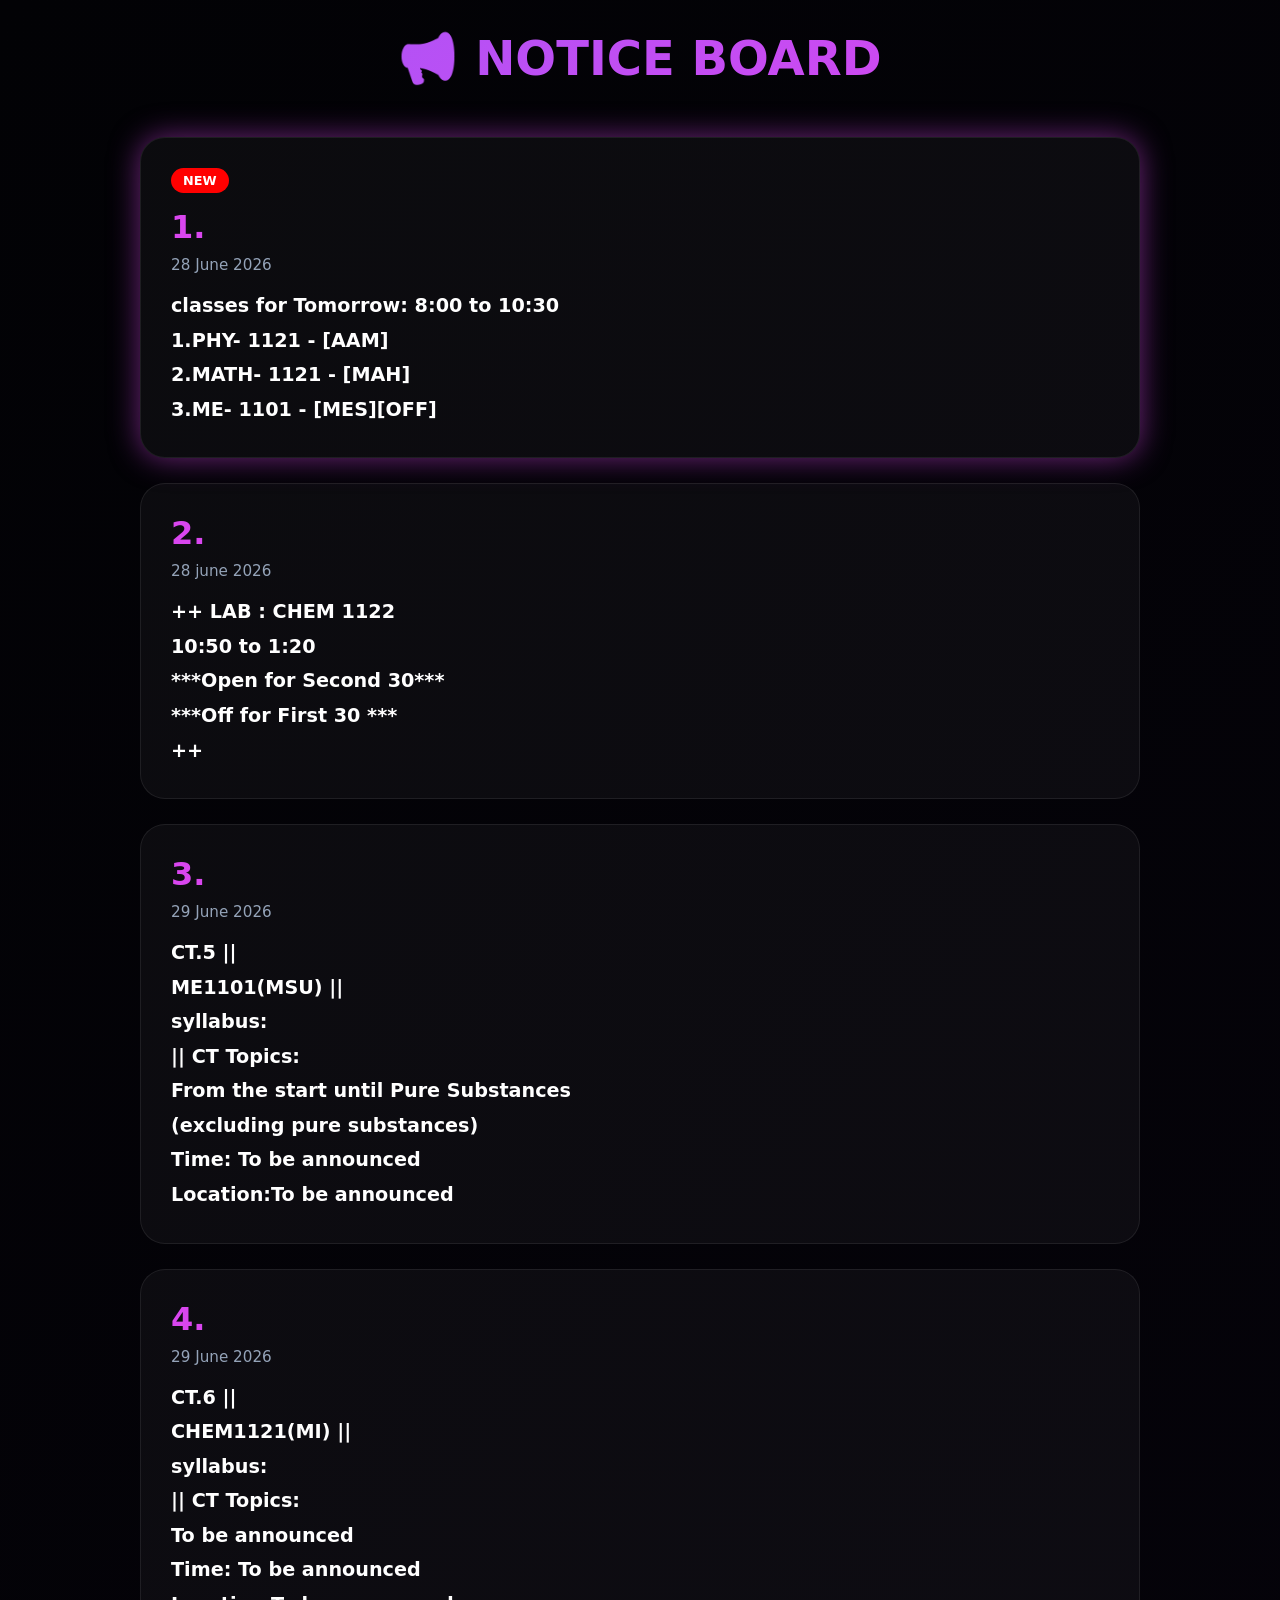
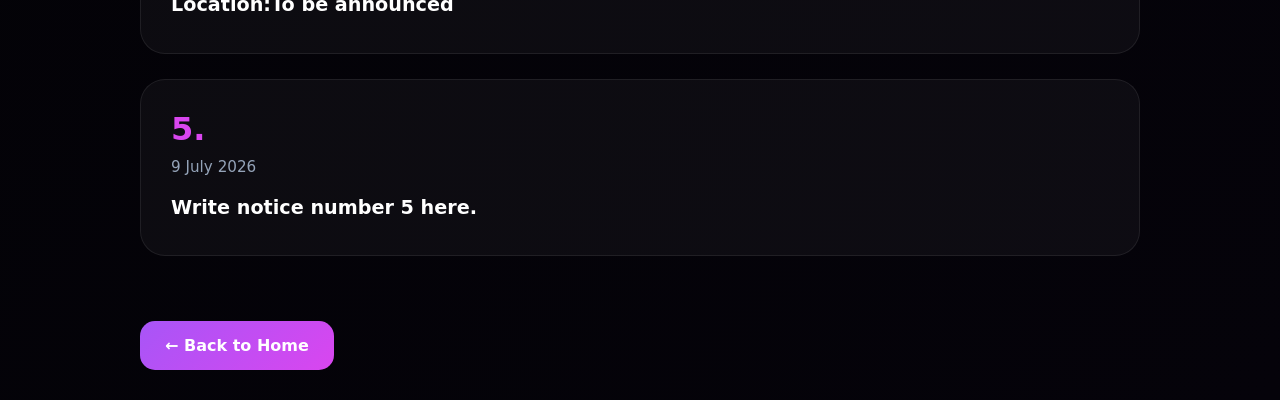
==== notice.html @ d2cb6e1b "Update notice.html" ====
<!DOCTYPE html>
<html lang="en">
<head>
<meta charset="UTF-8">
<meta name="viewport" content="width=device-width, initial-scale=1.0">
<title>Academic Vault | Notices</title>

<style>

:root{
--bg-gradient:linear-gradient(135deg,#020205 0%,#05030a 100%);
--card-bg:rgba(255,255,255,.04);
--border-glass:rgba(255,255,255,.08);
--accent-gradient:linear-gradient(135deg,#a855f7 0%,#d946ef 100%);
}

*{
margin:0;
padding:0;
box-sizing:border-box;
font-family:'Inter',system-ui,sans-serif;
}

body{
background:var(--bg-gradient);
color:white;
padding:30px 15px;
}

.container{
max-width:1000px;
margin:auto;
}

.title{
text-align:center;
margin-bottom:50px;
}

.title h1{
font-size:3rem;
font-weight:900;
background:var(--accent-gradient);
-webkit-background-clip:text;
-webkit-text-fill-color:transparent;
}

.notice-box{
background:var(--card-bg);
border:1px solid var(--border-glass);
border-radius:25px;
padding:30px;
margin-bottom:25px;
}

.latest{
box-shadow:0 0 30px rgba(217,70,239,.5);
}

.new-badge{
display:inline-block;
background:red;
padding:5px 12px;
border-radius:20px;
font-size:.8rem;
font-weight:700;
margin-bottom:15px;
}

.notice-number{
font-size:2rem;
font-weight:900;
color:#d946ef;
margin-bottom:10px;
}

.notice-date{
font-size:.95rem;
color:#94a3b8;
margin-bottom:15px;
}

.notice-text{
font-size:1.2rem;
font-weight:700;
line-height:1.8;
}

.home-btn{
display:inline-block;
margin-top:40px;
padding:15px 25px;
border-radius:15px;
background:linear-gradient(135deg,#a855f7,#d946ef);
text-decoration:none;
color:white;
font-weight:700;
}

@media(max-width:768px){

.title h1{
font-size:2.2rem;
}

.notice-number{
font-size:1.6rem;
}

.notice-text{
font-size:1.05rem;
}

}

</style>
</head>
<body>

<div class="container">

<div class="title">
<h1>📢 NOTICE BOARD</h1>
</div>


<div class="notice-box latest">

<div class="new-badge">
NEW
</div>

<div class="notice-number">
1.
</div>

<div class="notice-date">
28 June 2026
</div>

<div class="notice-text">
classes for Tomorrow: 8:00 to 10:30 <br>
  1.PHY- 1121 - [AAM] <br>
  2.MATH- 1121 - [MAH] <br>
  3.ME- 1101 - [MES][OFF] <br>
</div>

</div>


<div class="notice-box">

<div class="notice-number">
2.
</div>

<div class="notice-date">
28 june 2026
</div>

<div class="notice-text">
++ LAB : CHEM 1122 <br>
  10:50 to 1:20 <br>
  ***Open for Second 30***<br>
  ***Off for First 30 ***<br>
  
++
</div>

</div>


<div class="notice-box">

<div class="notice-number">
3.
</div>

<div class="notice-date">
29 June 2026
</div>

<div class="notice-text">
CT.5 || <br>ME1101(MSU) || <br> syllabus:<br> 
  || CT Topics: <br>
From the start until Pure Substances<br>
  (excluding pure substances)<br>
  Time: To be announced<br>
  Location:To be announced <br>
</div>

</div>


<div class="notice-box">

<div class="notice-number">
4.
</div>

<div class="notice-date">
29 June 2026
</div>

<div class="notice-text">
CT.6 || <br>CHEM1121(MI) || <br> syllabus:<br> 
  || CT Topics: <br>
To be announced<br>
  Time: To be announced<br>
  Location:To be announced <br>


  
</div>

</div>


<div class="notice-box">

<div class="notice-number">
5.
</div>

<div class="notice-date">
9 July 2026
</div>

<div class="notice-text">
Write notice number 5 here.
</div>

</div>


<a href="index.html" class="home-btn">
← Back to Home
</a>

</div>

</body>
</html>
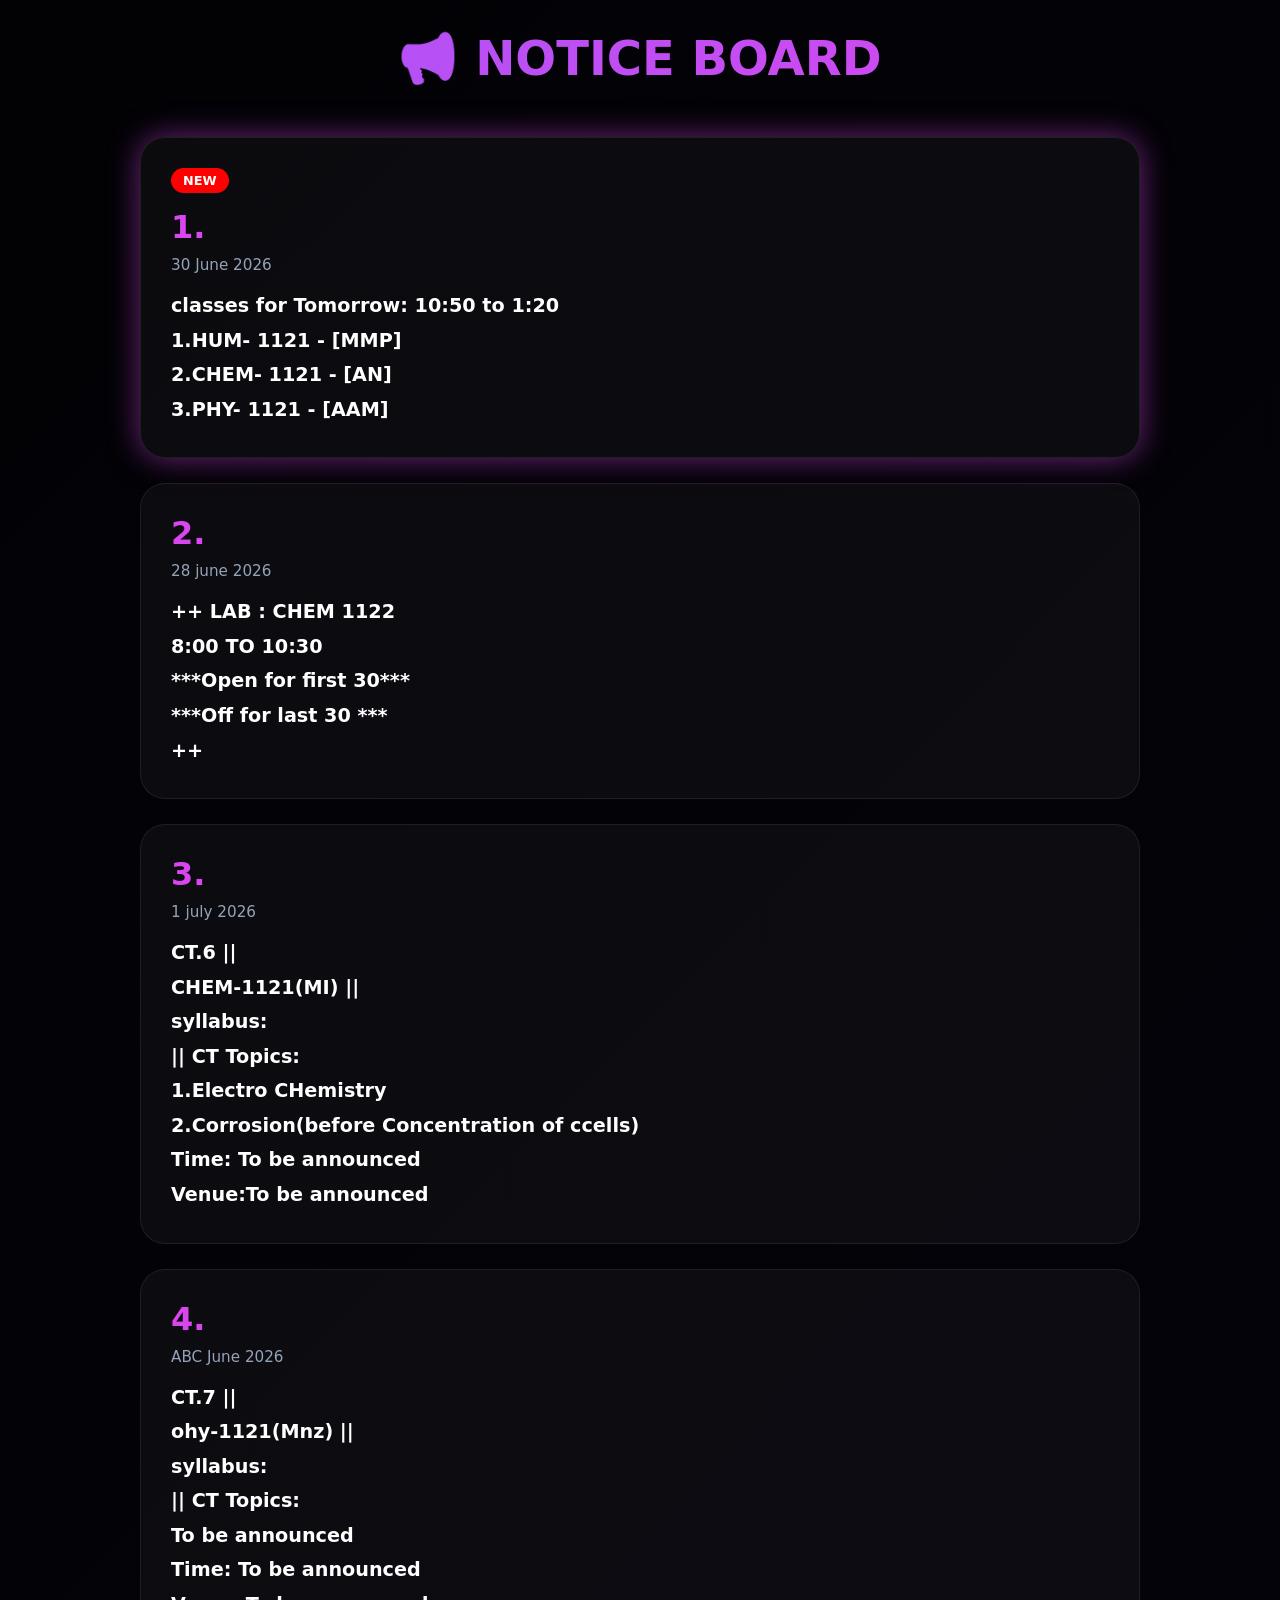
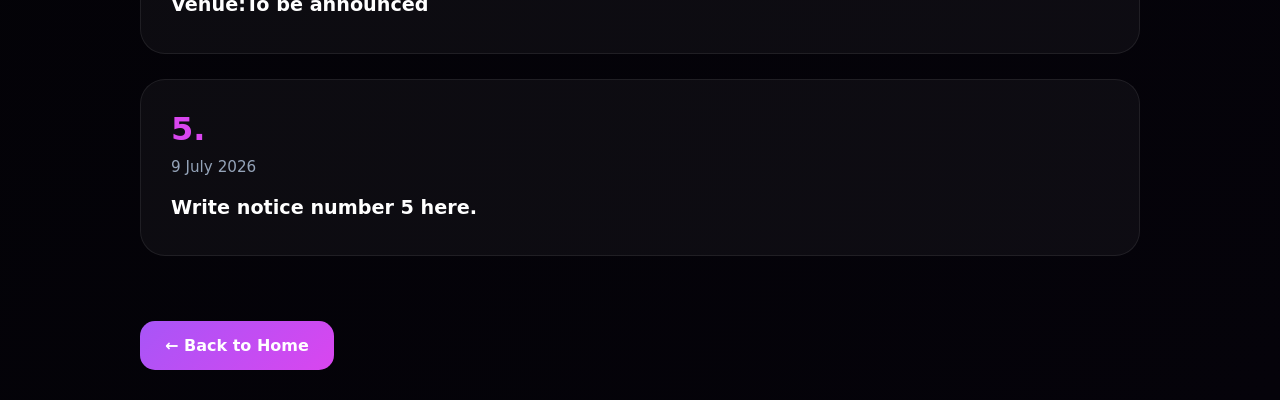
==== commit 179a50b5: "Update notice.html" ====
--- a/notice.html
+++ b/notice.html
@@ -135,14 +135,14 @@
 </div>
 
 <div class="notice-date">
-28 June 2026
-</div>
-
-<div class="notice-text">
-classes for Tomorrow: 8:00 to 10:30 <br>
-  1.PHY- 1121 - [AAM] <br>
-  2.MATH- 1121 - [MAH] <br>
-  3.ME- 1101 - [MES][OFF] <br>
+30 June 2026
+</div>
+
+<div class="notice-text">
+classes for Tomorrow: 10:50 to 1:20 <br>
+  1.HUM- 1121 - [MMP] <br>
+  2.CHEM- 1121 - [AN] <br>
+  3.PHY- 1121 - [AAM] <br>
 </div>
 
 </div>
@@ -160,9 +160,9 @@
 
 <div class="notice-text">
 ++ LAB : CHEM 1122 <br>
-  10:50 to 1:20 <br>
-  ***Open for Second 30***<br>
-  ***Off for First 30 ***<br>
+ 8:00 TO 10:30 <br>
+  ***Open for first 30***<br>
+  ***Off for last 30 ***<br>
   
 ++
 </div>
@@ -177,16 +177,16 @@
 </div>
 
 <div class="notice-date">
-29 June 2026
-</div>
-
-<div class="notice-text">
-CT.5 || <br>ME1101(MSU) || <br> syllabus:<br> 
+ 1 july 2026
+</div>
+
+<div class="notice-text">
+CT.6 || <br> CHEM-1121(MI) || <br> syllabus:<br> 
   || CT Topics: <br>
-From the start until Pure Substances<br>
-  (excluding pure substances)<br>
+1.Electro CHemistry<br>
+2.Corrosion(before Concentration of ccells)<br>
   Time: To be announced<br>
-  Location:To be announced <br>
+  Venue:To be announced <br>
 </div>
 
 </div>
@@ -199,15 +199,15 @@
 </div>
 
 <div class="notice-date">
-29 June 2026
-</div>
-
-<div class="notice-text">
-CT.6 || <br>CHEM1121(MI) || <br> syllabus:<br> 
+ABC June 2026
+</div>
+
+<div class="notice-text">
+CT.7 || <br>ohy-1121(Mnz) || <br> syllabus:<br> 
   || CT Topics: <br>
 To be announced<br>
   Time: To be announced<br>
-  Location:To be announced <br>
+  Venue:To be announced <br>
 
 
   
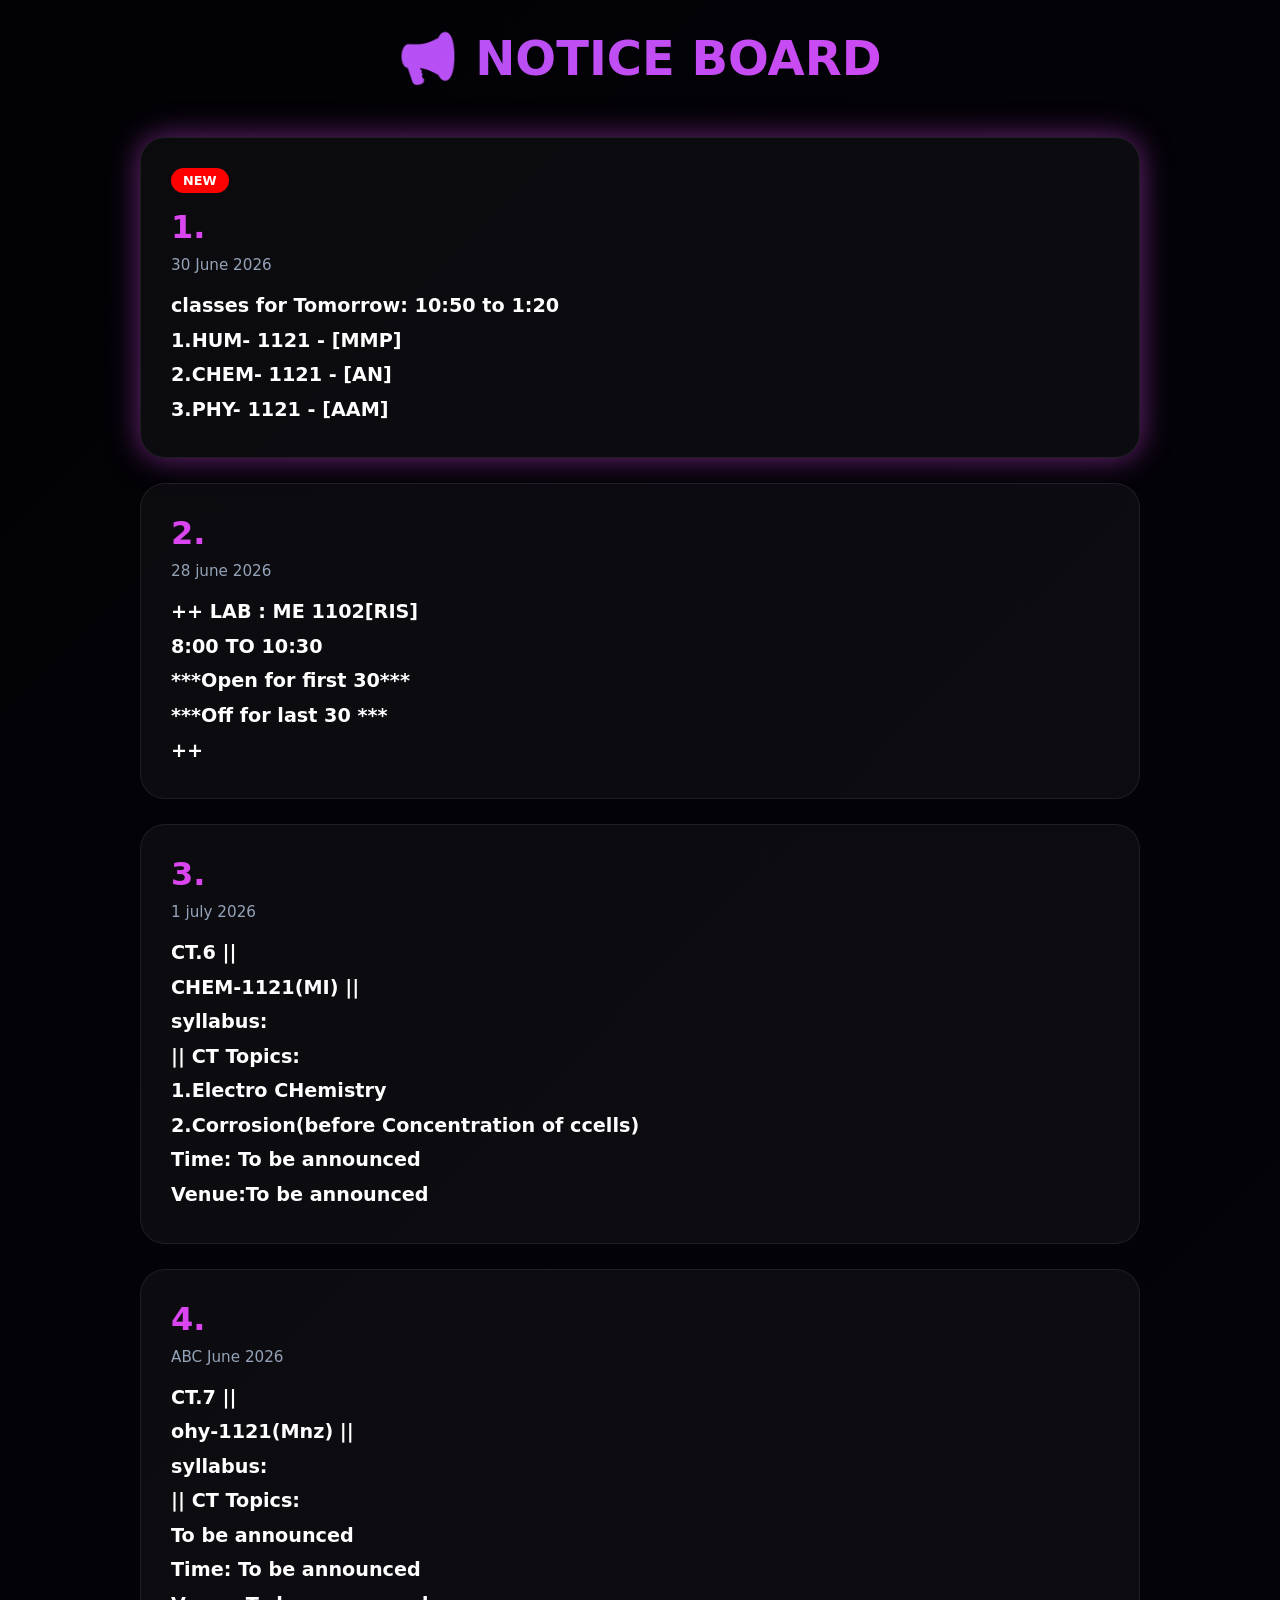
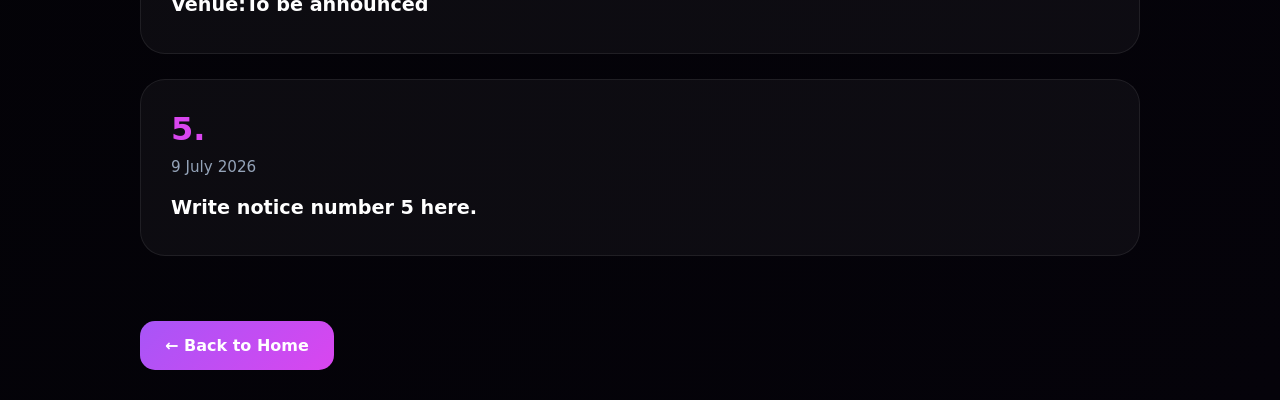
==== commit 8fccb4b4: "Update notice.html" ====
--- a/notice.html
+++ b/notice.html
@@ -159,7 +159,7 @@
 </div>
 
 <div class="notice-text">
-++ LAB : CHEM 1122 <br>
+++ LAB : ME 1102[RIS] <br>
  8:00 TO 10:30 <br>
   ***Open for first 30***<br>
   ***Off for last 30 ***<br>
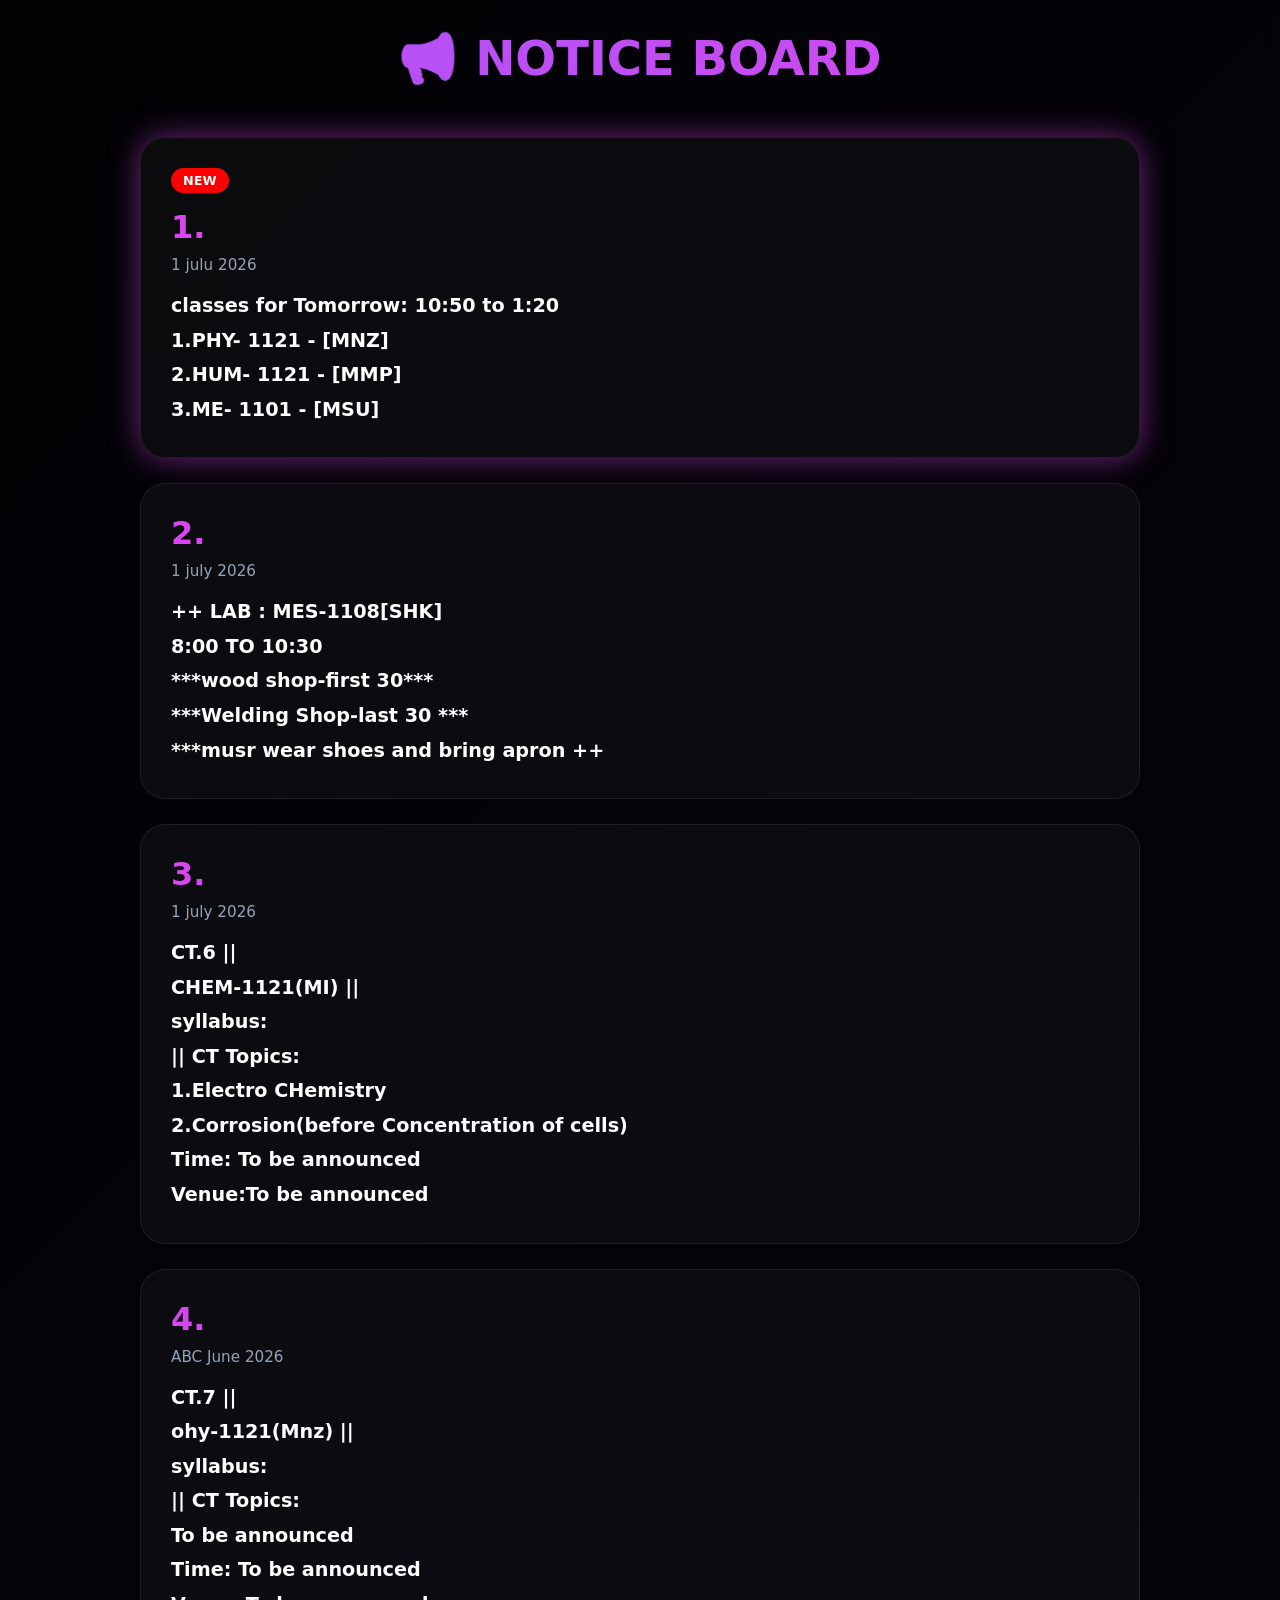
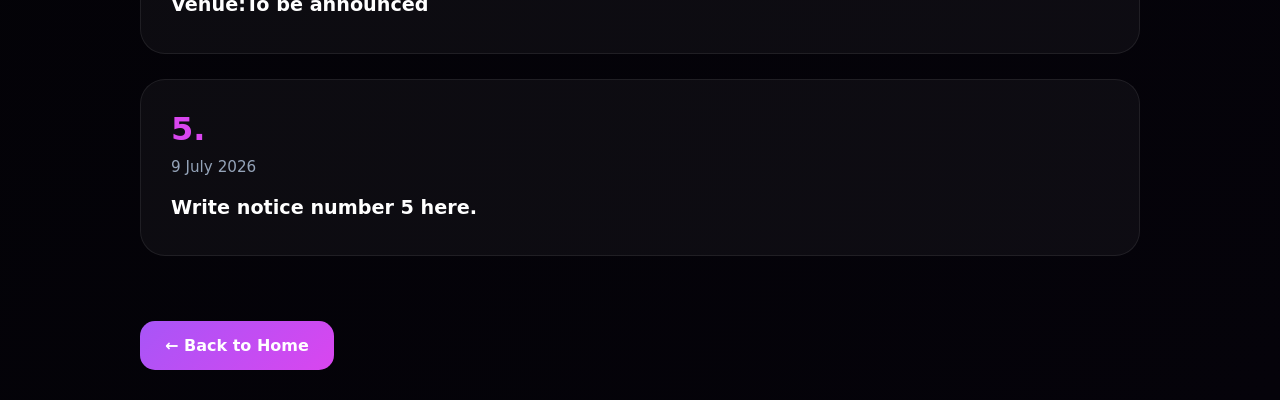
==== commit 1d69e31e: "Update notice.html" ====
--- a/notice.html
+++ b/notice.html
@@ -135,14 +135,14 @@
 </div>
 
 <div class="notice-date">
-30 June 2026
+1 julu 2026
 </div>
 
 <div class="notice-text">
 classes for Tomorrow: 10:50 to 1:20 <br>
-  1.HUM- 1121 - [MMP] <br>
-  2.CHEM- 1121 - [AN] <br>
-  3.PHY- 1121 - [AAM] <br>
+  1.PHY- 1121 - [MNZ] <br>
+  2.HUM- 1121 - [MMP] <br>
+  3.ME- 1101 - [MSU] <br>
 </div>
 
 </div>
@@ -155,15 +155,15 @@
 </div>
 
 <div class="notice-date">
-28 june 2026
-</div>
-
-<div class="notice-text">
-++ LAB : ME 1102[RIS] <br>
+1 july 2026
+</div>
+
+<div class="notice-text">
+++ LAB : MES-1108[SHK] <br>
  8:00 TO 10:30 <br>
-  ***Open for first 30***<br>
-  ***Off for last 30 ***<br>
-  
+  ***wood shop-first 30***<br>
+  ***Welding Shop-last 30 ***<br>
+  ***musr wear shoes and bring apron
 ++
 </div>
 
@@ -184,7 +184,7 @@
 CT.6 || <br> CHEM-1121(MI) || <br> syllabus:<br> 
   || CT Topics: <br>
 1.Electro CHemistry<br>
-2.Corrosion(before Concentration of ccells)<br>
+2.Corrosion(before Concentration of cells)<br>
   Time: To be announced<br>
   Venue:To be announced <br>
 </div>
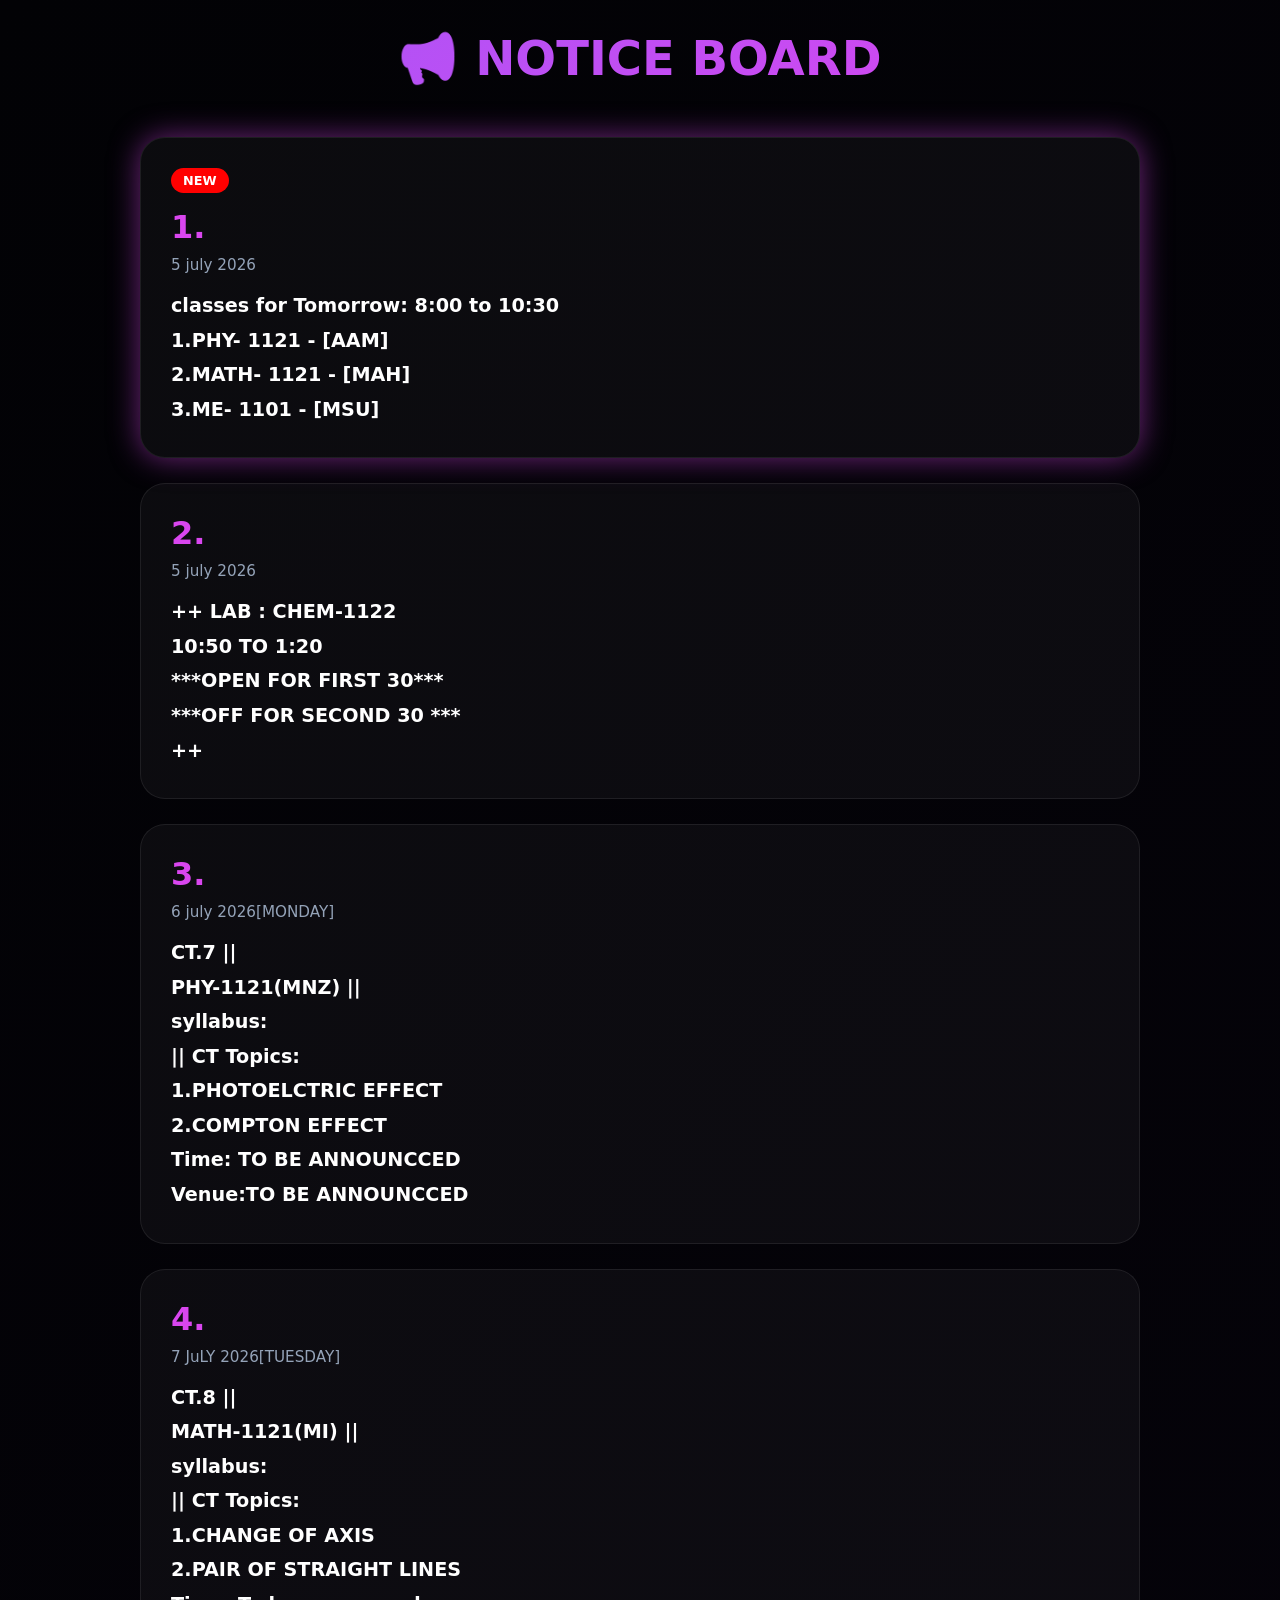
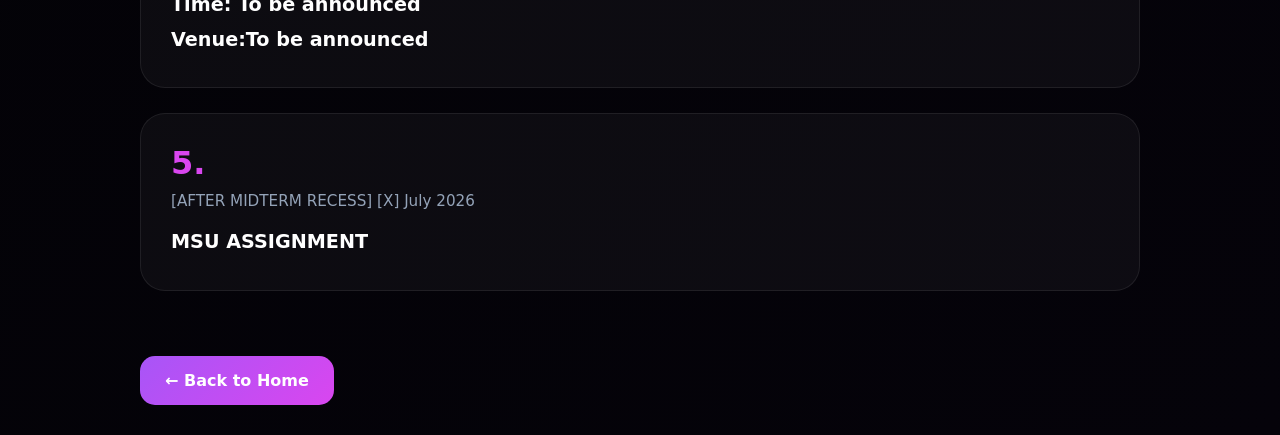
==== commit 07c93dfb: "Update notice.html" ====
--- a/notice.html
+++ b/notice.html
@@ -135,13 +135,13 @@
 </div>
 
 <div class="notice-date">
-1 julu 2026
-</div>
-
-<div class="notice-text">
-classes for Tomorrow: 10:50 to 1:20 <br>
-  1.PHY- 1121 - [MNZ] <br>
-  2.HUM- 1121 - [MMP] <br>
+5 july 2026
+</div>
+
+<div class="notice-text">
+classes for Tomorrow: 8:00 to 10:30 <br>
+  1.PHY- 1121 - [AAM] <br>
+  2.MATH- 1121 - [MAH] <br>
   3.ME- 1101 - [MSU] <br>
 </div>
 
@@ -155,15 +155,15 @@
 </div>
 
 <div class="notice-date">
-1 july 2026
-</div>
-
-<div class="notice-text">
-++ LAB : MES-1108[SHK] <br>
- 8:00 TO 10:30 <br>
-  ***wood shop-first 30***<br>
-  ***Welding Shop-last 30 ***<br>
-  ***musr wear shoes and bring apron
+5 july 2026
+</div>
+
+<div class="notice-text">
+++ LAB : CHEM-1122 <br>
+ 10:50 TO 1:20 <br>
+  ***OPEN FOR FIRST 30***<br>
+  ***OFF FOR SECOND 30 ***<br>
+ 
 ++
 </div>
 
@@ -177,37 +177,38 @@
 </div>
 
 <div class="notice-date">
- 1 july 2026
-</div>
-
-<div class="notice-text">
-CT.6 || <br> CHEM-1121(MI) || <br> syllabus:<br> 
+ 6 july 2026[MONDAY]
+</div>
+
+<div class="notice-text">
+CT.7 || <br> PHY-1121(MNZ) || <br> syllabus:<br> 
   || CT Topics: <br>
-1.Electro CHemistry<br>
-2.Corrosion(before Concentration of cells)<br>
+1.PHOTOELCTRIC EFFECT<br>
+2.COMPTON EFFECT<br>
+  Time: TO BE ANNOUNCCED<br>
+  Venue:TO BE ANNOUNCCED<br>
+</div>
+
+</div>
+
+
+<div class="notice-box">
+
+<div class="notice-number">
+4.
+</div>
+
+<div class="notice-date">
+7 JuLY 2026[TUESDAY]
+</div>
+
+<div class="notice-text">
+CT.8 || <br>MATH-1121(MI) || <br> syllabus:<br> 
+  || CT Topics: <br>
+1.CHANGE OF AXIS<br>
+2.PAIR OF STRAIGHT LINES  <br>
   Time: To be announced<br>
   Venue:To be announced <br>
-</div>
-
-</div>
-
-
-<div class="notice-box">
-
-<div class="notice-number">
-4.
-</div>
-
-<div class="notice-date">
-ABC June 2026
-</div>
-
-<div class="notice-text">
-CT.7 || <br>ohy-1121(Mnz) || <br> syllabus:<br> 
-  || CT Topics: <br>
-To be announced<br>
-  Time: To be announced<br>
-  Venue:To be announced <br>
 
 
   
@@ -223,11 +224,11 @@
 </div>
 
 <div class="notice-date">
-9 July 2026
-</div>
-
-<div class="notice-text">
-Write notice number 5 here.
+[AFTER MIDTERM RECESS] [X] July 2026
+</div>
+
+<div class="notice-text">
+MSU ASSIGNMENT<br>
 </div>
 
 </div>
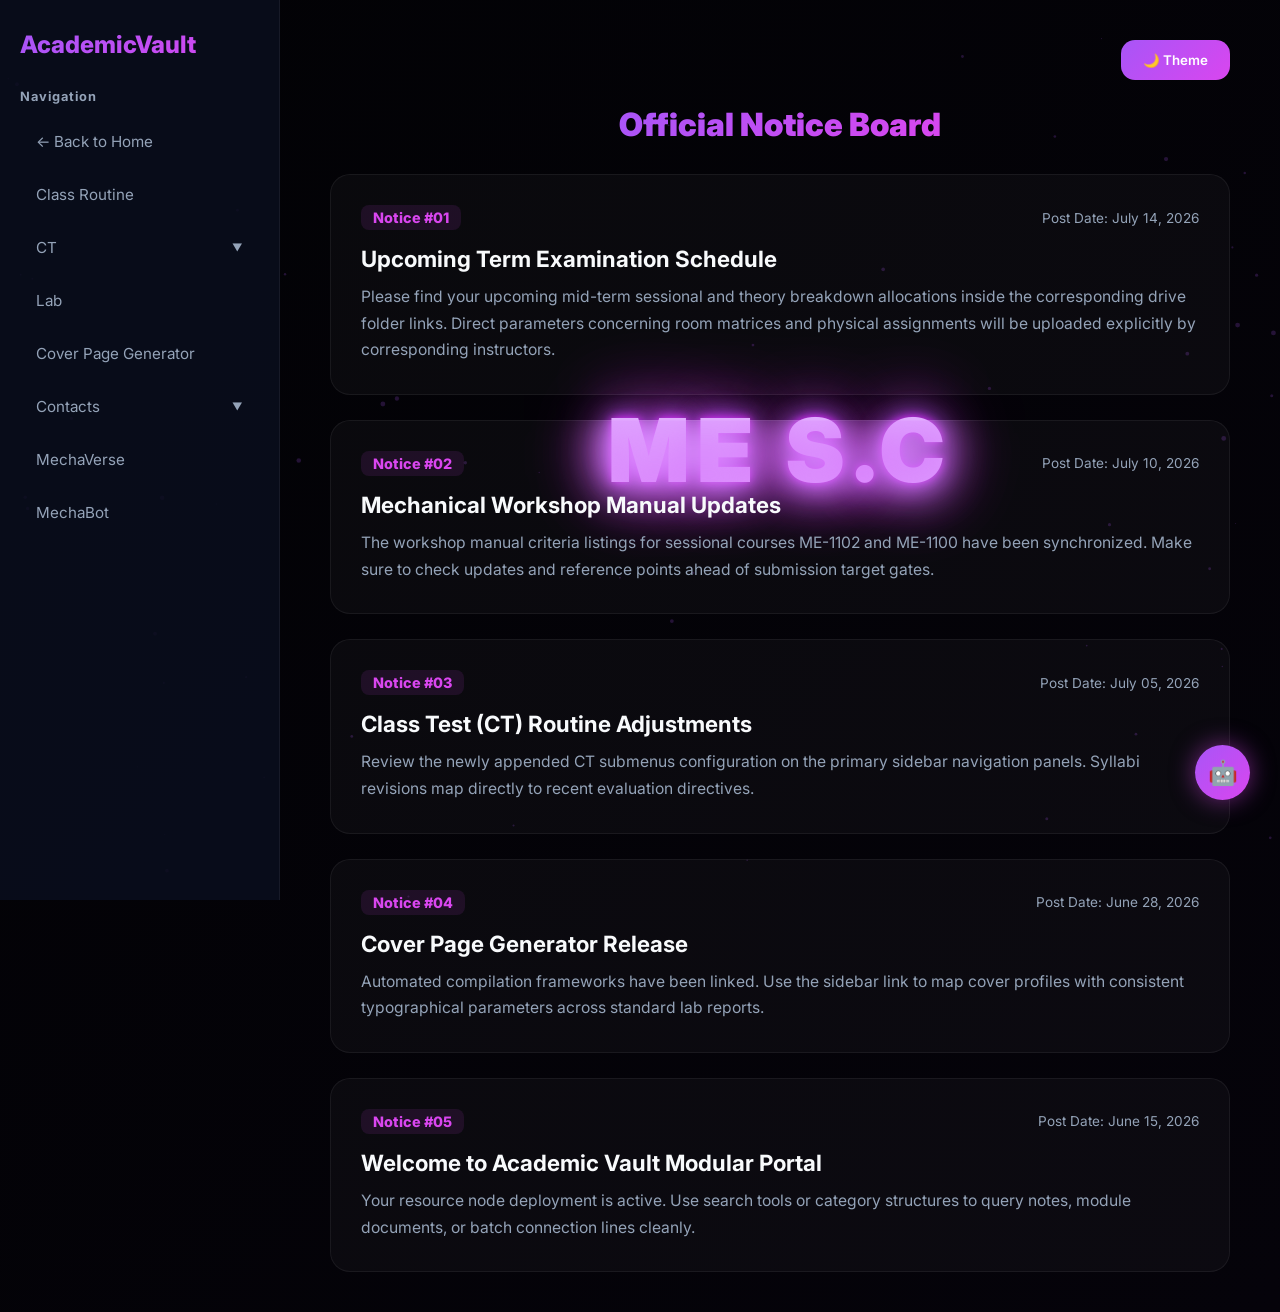
==== commit dd99a957: "Update notice.html" ====
--- a/notice.html
+++ b/notice.html
@@ -1,244 +1,226 @@
 <!DOCTYPE html>
 <html lang="en">
 <head>
-<meta charset="UTF-8">
-<meta name="viewport" content="width=device-width, initial-scale=1.0">
-<title>Academic Vault | Notices</title>
-
-<style>
-
-:root{
---bg-gradient:linear-gradient(135deg,#020205 0%,#05030a 100%);
---card-bg:rgba(255,255,255,.04);
---border-glass:rgba(255,255,255,.08);
---accent-gradient:linear-gradient(135deg,#a855f7 0%,#d946ef 100%);
-}
-
-*{
-margin:0;
-padding:0;
-box-sizing:border-box;
-font-family:'Inter',system-ui,sans-serif;
-}
-
-body{
-background:var(--bg-gradient);
-color:white;
-padding:30px 15px;
-}
-
-.container{
-max-width:1000px;
-margin:auto;
-}
-
-.title{
-text-align:center;
-margin-bottom:50px;
-}
-
-.title h1{
-font-size:3rem;
-font-weight:900;
-background:var(--accent-gradient);
--webkit-background-clip:text;
--webkit-text-fill-color:transparent;
-}
-
-.notice-box{
-background:var(--card-bg);
-border:1px solid var(--border-glass);
-border-radius:25px;
-padding:30px;
-margin-bottom:25px;
-}
-
-.latest{
-box-shadow:0 0 30px rgba(217,70,239,.5);
-}
-
-.new-badge{
-display:inline-block;
-background:red;
-padding:5px 12px;
-border-radius:20px;
-font-size:.8rem;
-font-weight:700;
-margin-bottom:15px;
-}
-
-.notice-number{
-font-size:2rem;
-font-weight:900;
-color:#d946ef;
-margin-bottom:10px;
-}
-
-.notice-date{
-font-size:.95rem;
-color:#94a3b8;
-margin-bottom:15px;
-}
-
-.notice-text{
-font-size:1.2rem;
-font-weight:700;
-line-height:1.8;
-}
-
-.home-btn{
-display:inline-block;
-margin-top:40px;
-padding:15px 25px;
-border-radius:15px;
-background:linear-gradient(135deg,#a855f7,#d946ef);
-text-decoration:none;
-color:white;
-font-weight:700;
-}
-
-@media(max-width:768px){
-
-.title h1{
-font-size:2.2rem;
-}
-
-.notice-number{
-font-size:1.6rem;
-}
-
-.notice-text{
-font-size:1.05rem;
-}
-
-}
-
-</style>
+    <meta charset="UTF-8">
+    <meta name="viewport" content="width=device-width, initial-scale=1.0">
+    <title>Academic Vault | Notices</title>
+    <link rel="preconnect" href="https://fonts.googleapis.com">
+    <link rel="preconnect" href="https://fonts.gstatic.com" crossorigin>
+    <link href="https://fonts.googleapis.com/css2?family=Inter:wght@400;500;600;700;800;900&display=swap" rel="stylesheet">
+    <link rel="stylesheet" href="style.css">
+    <style>
+        /* Specific page adjustments for Notice Board alignment */
+        .notice-container {
+            max-width: 900px;
+            margin: 0 auto;
+            display: flex;
+            flex-direction: column;
+            gap: 25px;
+        }
+
+        .notice-board-card {
+            background: var(--card-bg);
+            border: 1px solid var(--border-glass);
+            border-radius: 20px;
+            padding: 30px;
+            backdrop-filter: blur(20px);
+            -webkit-backdrop-filter: blur(20px);
+            transition: var(--transition-smooth);
+            animation: fadeUp 0.6s ease both;
+        }
+
+        .notice-board-card:hover {
+            transform: translateY(-4px);
+            background: var(--card-hover-bg);
+            border-color: rgba(217, 70, 239, 0.2);
+        }
+
+        .notice-meta {
+            display: flex;
+            justify-content: space-between;
+            align-items: center;
+            margin-bottom: 15px;
+        }
+
+        .notice-number {
+            font-weight: 800;
+            color: #d946ef;
+            background: rgba(217, 70, 239, 0.1);
+            padding: 4px 12px;
+            border-radius: 8px;
+            font-size: 0.9rem;
+        }
+
+        .notice-date {
+            font-size: 0.85rem;
+            color: var(--text-muted);
+        }
+
+        .notice-board-card h2 {
+            font-size: 1.4rem;
+            color: var(--text-main);
+            margin-bottom: 12px;
+        }
+
+        .notice-board-card p {
+            color: var(--text-muted);
+            line-height: 1.7;
+            font-size: 0.98rem;
+        }
+
+        /* Light mode textual corrections */
+        body.light .notice-board-card {
+            box-shadow: 0 4px 6px -1px rgba(0, 0, 0, 0.05);
+        }
+        body.light .notice-board-card h2 {
+            color: #0f172a;
+        }
+        body.light .notice-number {
+            background: rgba(168, 85, 247, 0.1);
+            color: #a855f7;
+        }
+
+        /* Staggered load delays for notices */
+        .notice-board-card:nth-child(1) { animation-delay: 0.1s; }
+        .notice-board-card:nth-child(2) { animation-delay: 0.2s; }
+        .notice-board-card:nth-child(3) { animation-delay: 0.3s; }
+        .notice-board-card:nth-child(4) { animation-delay: 0.4s; }
+        .notice-board-card:nth-child(5) { animation-delay: 0.5s; }
+    </style>
 </head>
 <body>
 
-<div class="container">
-
-<div class="title">
-<h1>📢 NOTICE BOARD</h1>
-</div>
-
-
-<div class="notice-box latest">
-
-<div class="new-badge">
-NEW
-</div>
-
-<div class="notice-number">
-1.
-</div>
-
-<div class="notice-date">
-5 july 2026
-</div>
-
-<div class="notice-text">
-classes for Tomorrow: 8:00 to 10:30 <br>
-  1.PHY- 1121 - [AAM] <br>
-  2.MATH- 1121 - [MAH] <br>
-  3.ME- 1101 - [MSU] <br>
-</div>
-
-</div>
-
-
-<div class="notice-box">
-
-<div class="notice-number">
-2.
-</div>
-
-<div class="notice-date">
-5 july 2026
-</div>
-
-<div class="notice-text">
-++ LAB : CHEM-1122 <br>
- 10:50 TO 1:20 <br>
-  ***OPEN FOR FIRST 30***<br>
-  ***OFF FOR SECOND 30 ***<br>
- 
-++
-</div>
-
-</div>
-
-
-<div class="notice-box">
-
-<div class="notice-number">
-3.
-</div>
-
-<div class="notice-date">
- 6 july 2026[MONDAY]
-</div>
-
-<div class="notice-text">
-CT.7 || <br> PHY-1121(MNZ) || <br> syllabus:<br> 
-  || CT Topics: <br>
-1.PHOTOELCTRIC EFFECT<br>
-2.COMPTON EFFECT<br>
-  Time: TO BE ANNOUNCCED<br>
-  Venue:TO BE ANNOUNCCED<br>
-</div>
-
-</div>
-
-
-<div class="notice-box">
-
-<div class="notice-number">
-4.
-</div>
-
-<div class="notice-date">
-7 JuLY 2026[TUESDAY]
-</div>
-
-<div class="notice-text">
-CT.8 || <br>MATH-1121(MI) || <br> syllabus:<br> 
-  || CT Topics: <br>
-1.CHANGE OF AXIS<br>
-2.PAIR OF STRAIGHT LINES  <br>
-  Time: To be announced<br>
-  Venue:To be announced <br>
-
-
-  
-</div>
-
-</div>
-
-
-<div class="notice-box">
-
-<div class="notice-number">
-5.
-</div>
-
-<div class="notice-date">
-[AFTER MIDTERM RECESS] [X] July 2026
-</div>
-
-<div class="notice-text">
-MSU ASSIGNMENT<br>
-</div>
-
-</div>
-
-
-<a href="index.html" class="home-btn">
-← Back to Home
-</a>
-
-</div>
-
+    <canvas id="bg-canvas"></canvas>
+
+    <div class="sc-diagonal-container">
+        <div class="sc-background-text">ME S.C</div>
+    </div>
+
+    <div class="mobile-header">
+        <div class="brand">AcademicVault</div>
+        <button id="menuToggle" aria-label="Toggle Navigation Menu">
+            <span class="bar"></span>
+            <span class="bar"></span>
+            <span class="bar"></span>
+        </button>
+    </div>
+
+    <div class="app-container">
+        <aside id="sidebar">
+            <div class="brand desktop-only">AcademicVault</div>
+            
+            <p class="nav-label">Navigation</p>
+            <nav class="filter-menu">
+                <a href="index.html" class="filter-link searchable-item">← Back to Home</a>
+                <a href="#" class="filter-link searchable-item">Class Routine</a>
+                
+                <div class="submenu-container">
+                    <button class="filter-link submenu-toggle searchable-item">
+                        <span>CT</span>
+                        <span class="arrow">▼</span>
+                    </button>
+                    <div class="submenu">
+                        <a href="#" class="filter-link sub-link searchable-item">CT Syllabus</a>
+                        <a href="#" class="filter-link sub-link searchable-item">CT Routine</a>
+                    </div>
+                </div>
+
+                <a href="#" class="filter-link searchable-item">Lab</a>
+                <a href="#" class="filter-link searchable-item">Cover Page Generator</a>
+                
+                <div class="submenu-container">
+                    <button class="filter-link submenu-toggle searchable-item">
+                        <span>Contacts</span>
+                        <span class="arrow">▼</span>
+                    </button>
+                    <div class="submenu">
+                        <a href="#" class="filter-link sub-link searchable-item">25 Series</a>
+                        <a href="#" class="filter-link sub-link searchable-item">24 Series</a>
+                    </div>
+                </div>
+
+                <a href="#" class="filter-link searchable-item">MechaVerse</a>
+                <a href="#" class="filter-link searchable-item">MechaBot</a>
+            </nav>
+        </aside>
+
+        <main>
+            <div class="top-bar">
+                <div></div>
+                <button id="themeBtn">🌙 Theme</button>
+            </div>
+
+            <div class="center-title">
+                <h1>Official Notice Board</h1>
+            </div>
+
+            <div class="notice-container">
+                
+                <article class="notice-board-card">
+                    <div class="notice-meta">
+                        <span class="notice-number">Notice #01</span>
+                        <span class="notice-date">Post Date: July 14, 2026</span>
+                    </div>
+                    <h2>Upcoming Term Examination Schedule</h2>
+                    <p>
+                        Please find your upcoming mid-term sessional and theory breakdown allocations inside the corresponding drive folder links. Direct parameters concerning room matrices and physical assignments will be uploaded explicitly by corresponding instructors.
+                    </p>
+                </article>
+
+                <article class="notice-board-card">
+                    <div class="notice-meta">
+                        <span class="notice-number">Notice #02</span>
+                        <span class="notice-date">Post Date: July 10, 2026</span>
+                    </div>
+                    <h2>Mechanical Workshop Manual Updates</h2>
+                    <p>
+                        The workshop manual criteria listings for sessional courses ME-1102 and ME-1100 have been synchronized. Make sure to check updates and reference points ahead of submission target gates.
+                    </p>
+                </article>
+
+                <article class="notice-board-card">
+                    <div class="notice-meta">
+                        <span class="notice-number">Notice #03</span>
+                        <span class="notice-date">Post Date: July 05, 2026</span>
+                    </div>
+                    <h2>Class Test (CT) Routine Adjustments</h2>
+                    <p>
+                        Review the newly appended CT submenus configuration on the primary sidebar navigation panels. Syllabi revisions map directly to recent evaluation directives.
+                    </p>
+                </article>
+
+                <article class="notice-board-card">
+                    <div class="notice-meta">
+                        <span class="notice-number">Notice #04</span>
+                        <span class="notice-date">Post Date: June 28, 2026</span>
+                    </div>
+                    <h2>Cover Page Generator Release</h2>
+                    <p>
+                        Automated compilation frameworks have been linked. Use the sidebar link to map cover profiles with consistent typographical parameters across standard lab reports.
+                    </p>
+                </article>
+
+                <article class="notice-board-card">
+                    <div class="notice-meta">
+                        <span class="notice-number">Notice #05</span>
+                        <span class="notice-date">Post Date: June 15, 2026</span>
+                    </div>
+                    <h2>Welcome to Academic Vault Modular Portal</h2>
+                    <p>
+                        Your resource node deployment is active. Use search tools or category structures to query notes, module documents, or batch connection lines cleanly.
+                    </p>
+                </article>
+
+            </div>
+        </main>
+    </div>
+
+    <button id="topBtn" title="Back to Top">↑</button>
+
+    <a href="https://gemini.google.com" target="_blank" class="ai-button" title="Open Gemini Assistant">🤖</a>
+
+    <div id="sidebarOverlay"></div>
+
+    <script src="script.js"></script>
 </body>
 </html>
--- a/style.css
+++ b/style.css
@@ -0,0 +1,721 @@
+:root {
+    --bg-gradient: linear-gradient(135deg, #020205 0%, #05030a 100%);
+    --sidebar-bg: rgba(10, 15, 30, 0.85);
+    --card-bg: rgba(255, 255, 255, 0.03);
+    --card-hover-bg: rgba(255, 255, 255, 0.07);
+    --text-main: #f8fafc;
+    --text-muted: #94a3b8;
+    --accent-color: #d946ef;
+    --accent-gradient: linear-gradient(135deg, #a855f7 0%, #d946ef 100%);
+    --border-glass: rgba(255, 255, 255, 0.06);
+    --highlight-bg: rgba(217, 70, 239, 0.4);
+    --highlight-text: #ffffff;
+    --transition-smooth: all 0.3s cubic-bezier(0.4, 0, 0.2, 1);
+}
+
+/* Base Configuration */
+* {
+    margin: 0;
+    padding: 0;
+    box-sizing: border-box;
+    font-family: 'Inter', system-ui, sans-serif;
+}
+
+body {
+    background: var(--bg-gradient);
+    color: var(--text-main);
+    min-height: 100vh;
+    overflow-x: hidden;
+    opacity: 0;
+    animation: pageFadeIn 0.6s ease forwards;
+}
+
+@keyframes pageFadeIn {
+    to { opacity: 1; }
+}
+
+/* Background Elements */
+#bg-canvas {
+    position: fixed;
+    top: 0;
+    left: 0;
+    width: 100%;
+    height: 100%;
+    pointer-events: none;
+    z-index: 1;
+}
+
+.sc-diagonal-container {
+    position: fixed;
+    top: 0;
+    left: 0;
+    width: 100%;
+    height: 100%;
+    display: flex;
+    justify-content: center;
+    align-items: center;
+    pointer-events: none;
+    z-index: 1;
+    padding-left: 280px;
+}
+
+.sc-background-text {
+    font-size: 5.5rem;
+    font-weight: 900;
+    color: #e0aaff;
+    letter-spacing: 8px;
+    text-shadow:
+        0 0 10px #df24ff,
+        0 0 25px #a855f7,
+        0 0 50px #d946ef,
+        0 0 80px rgba(217, 70, 239, 0.6);
+    animation: diagonalMovement 12s ease-in-out infinite alternate;
+}
+
+@keyframes diagonalMovement {
+    0% { transform: translate(-50px, -50px); }
+    50% { transform: translate(0px, 0px) scale(1.05); }
+    100% { transform: translate(50px, 50px); }
+}
+
+/* App Container Layout */
+.app-container {
+    display: flex;
+    position: relative;
+    z-index: 2;
+}
+
+/* Desktop Sidebar Styles */
+aside {
+    width: 280px;
+    background: var(--sidebar-bg);
+    backdrop-filter: blur(20px);
+    -webkit-backdrop-filter: blur(20px);
+    border-right: 1px solid var(--border-glass);
+    padding: 30px 20px;
+    position: fixed;
+    height: 100vh;
+    overflow-y: auto;
+    z-index: 100;
+    transition: var(--transition-smooth);
+}
+
+.brand {
+    font-size: 1.5rem;
+    font-weight: 800;
+    background: var(--accent-gradient);
+    -webkit-background-clip: text;
+    -webkit-text-fill-color: transparent;
+    margin-bottom: 30px;
+}
+
+.nav-label {
+    font-size: 0.8rem;
+    letter-spacing: 1px;
+    color: var(--text-muted);
+    margin-bottom: 15px;
+    font-weight: 700;
+}
+
+.filter-menu {
+    display: flex;
+    flex-direction: column;
+    gap: 8px;
+}
+
+.filter-link {
+    text-decoration: none;
+    padding: 13px 16px;
+    border-radius: 12px;
+    color: var(--text-muted);
+    transition: var(--transition-smooth);
+    display: flex;
+    align-items: center;
+    justify-content: space-between;
+    background: transparent;
+    border: none;
+    width: 100%;
+    cursor: pointer;
+    font-size: 0.95rem;
+    text-align: left;
+}
+
+.filter-link:hover {
+    background: var(--card-hover-bg);
+    color: var(--text-main);
+    transform: translateX(4px);
+}
+
+.filter-link.active {
+    background: var(--accent-gradient);
+    color: white !important;
+    font-weight: 700;
+}
+
+/* Dropdown Submenu Layout */
+.submenu-container {
+    display: flex;
+    flex-direction: column;
+    width: 100%;
+}
+
+.submenu-toggle .arrow {
+    font-size: 0.65rem;
+    transition: transform 0.3s ease;
+}
+
+.submenu-container.expanded .submenu-toggle .arrow {
+    transform: rotate(180deg);
+}
+
+.submenu {
+    max-height: 0;
+    overflow: hidden;
+    transition: max-height 0.35s cubic-bezier(0.4, 0, 0.2, 1);
+    display: flex;
+    flex-direction: column;
+    gap: 4px;
+    padding-left: 12px;
+}
+
+.submenu-container.expanded .submenu {
+    max-height: 200px; /* Adjust dynamically via CSS transition cap */
+    margin-top: 4px;
+    margin-bottom: 4px;
+}
+
+.sub-link {
+    padding: 10px 16px;
+    font-size: 0.88rem;
+}
+
+/* Main Workspace Framework */
+main {
+    margin-left: 280px;
+    padding: 40px 50px;
+    flex: 1;
+    min-width: 0;
+}
+
+.top-bar {
+    display: flex;
+    justify-content: space-between;
+    align-items: center;
+    margin-bottom: 25px;
+}
+
+#themeBtn {
+    background: var(--accent-gradient);
+    border: none;
+    padding: 12px 22px;
+    border-radius: 14px;
+    color: white;
+    cursor: pointer;
+    font-weight: 600;
+    transition: var(--transition-smooth);
+}
+
+#themeBtn:hover {
+    transform: translateY(-2px);
+    box-shadow: 0 4px 15px rgba(217, 70, 239, 0.4);
+}
+
+.center-title {
+    display: flex;
+    justify-content: center;
+    margin-bottom: 30px;
+}
+
+.center-title h1 {
+    font-size: 2rem;
+    font-weight: 900;
+    background: var(--accent-gradient);
+    -webkit-background-clip: text;
+    -webkit-text-fill-color: transparent;
+}
+
+header {
+    display: flex;
+    justify-content: space-between;
+    align-items: center;
+    gap: 20px;
+    margin-bottom: 40px;
+}
+
+.welcome-text h1 {
+    font-size: 1.8rem;
+    margin-bottom: 10px;
+}
+
+.welcome-text p {
+    color: var(--text-muted);
+}
+
+#clock {
+    margin-top: 10px;
+    font-weight: 700;
+    color: #d946ef;
+}
+
+.search-wrapper {
+    width: 350px;
+}
+
+.search-bar {
+    width: 100%;
+    padding: 15px 20px;
+    border-radius: 14px;
+    border: 1px solid var(--border-glass);
+    background: rgba(15, 23, 42, 0.6);
+    color: white;
+    outline: none;
+    transition: var(--transition-smooth);
+}
+
+.search-bar:focus {
+    border-color: var(--accent-color);
+    box-shadow: 0 0 0 3px rgba(217, 70, 239, 0.2);
+}
+
+/* Statistics Metric Layout */
+.stats-grid {
+    display: grid;
+    grid-template-columns: repeat(auto-fit, minmax(220px, 1fr));
+    gap: 25px;
+    margin-bottom: 40px;
+}
+
+.stat-card {
+    background: var(--card-bg);
+    padding: 30px;
+    border-radius: 20px;
+    text-align: center;
+    backdrop-filter: blur(20px);
+    -webkit-backdrop-filter: blur(20px);
+    border: 1px solid var(--border-glass);
+}
+
+.stat-card h2 {
+    font-size: 2rem;
+    color: #d946ef;
+    margin-bottom: 10px;
+}
+
+/* Search Unmatched State Styling */
+.no-results-hidden {
+    display: none;
+}
+
+.no-results-visible {
+    display: block;
+    text-align: center;
+    padding: 40px;
+    background: var(--card-bg);
+    border-radius: 20px;
+    border: 1px solid var(--border-glass);
+    margin-bottom: 40px;
+    color: var(--text-muted);
+    font-size: 1.1rem;
+    animation: fadeUp 0.4s ease;
+}
+
+/* Resource Card Framework */
+.notes-grid {
+    display: grid;
+    grid-template-columns: repeat(auto-fill, minmax(320px, 1fr));
+    gap: 25px;
+}
+
+.note-card {
+    background: var(--card-bg);
+    border: 1px solid var(--border-glass);
+    border-radius: 20px;
+    padding: 28px;
+    text-decoration: none;
+    display: flex;
+    flex-direction: column;
+    justify-content: space-between;
+    transition: var(--transition-smooth);
+    animation: fadeUp 0.6s ease both;
+}
+
+.note-card:hover {
+    transform: translateY(-8px);
+    background: var(--card-hover-bg);
+    border-color: rgba(217, 70, 239, 0.3);
+    box-shadow: 0 10px 25px -5px rgba(0, 0, 0, 0.3);
+}
+
+.card-header {
+    margin-bottom: 18px;
+}
+
+.tag {
+    background: rgba(217, 70, 239, 0.12);
+    color: #f472b6;
+    padding: 6px 12px;
+    border-radius: 8px;
+    font-size: 0.8rem;
+    font-weight: 600;
+}
+
+.note-card h3 {
+    color: white;
+    margin: 15px 0;
+    transition: var(--transition-smooth);
+}
+
+.note-card p {
+    color: var(--text-muted);
+    line-height: 1.6;
+}
+
+.card-footer {
+    display: flex;
+    justify-content: space-between;
+    border-top: 1px solid var(--border-glass);
+    padding-top: 16px;
+    margin-top: 20px;
+    color: var(--text-muted);
+    font-size: 0.9rem;
+}
+
+.action-btn {
+    color: #d946ef;
+    font-weight: 700;
+    transition: var(--transition-smooth);
+}
+
+.note-card:hover .action-btn {
+    transform: translateX(4px);
+}
+
+/* Interactive Utility Buttons */
+#topBtn {
+    position: fixed;
+    bottom: 30px;
+    right: 30px;
+    width: 55px;
+    height: 55px;
+    border: none;
+    border-radius: 50%;
+    background: #d946ef;
+    color: white;
+    font-size: 22px;
+    cursor: pointer;
+    z-index: 999;
+    transition: var(--transition-smooth);
+    display: flex;
+    justify-content: center;
+    align-items: center;
+    box-shadow: 0 4px 15px rgba(217, 70, 239, 0.4);
+    opacity: 0;
+    visibility: hidden;
+}
+
+#topBtn.visible {
+    opacity: 1;
+    visibility: visible;
+}
+
+#topBtn:hover {
+    transform: translateY(-4px);
+    background: #e879f9;
+}
+
+.ai-button {
+    position: fixed;
+    bottom: 100px;
+    right: 30px;
+    width: 55px;
+    height: 55px;
+    border-radius: 50%;
+    display: flex;
+    justify-content: center;
+    align-items: center;
+    font-size: 24px;
+    background: var(--accent-gradient);
+    color: white;
+    box-shadow: 0 0 25px rgba(217, 70, 239, 0.5);
+    cursor: pointer;
+    z-index: 999;
+    text-decoration: none;
+    transition: var(--transition-smooth);
+}
+
+.ai-button:hover {
+    transform: scale(1.1) rotate(8deg);
+    box-shadow: 0 0 35px rgba(217, 70, 239, 0.8);
+}
+
+/* Mobile Component Wrappers */
+.mobile-header {
+    display: none;
+}
+
+#sidebarOverlay {
+    display: none;
+}
+
+/* Global Text Search Highlighter Component */
+.search-match {
+    background: var(--highlight-bg);
+    color: var(--highlight-text);
+    border-radius: 3px;
+    padding: 0 2px;
+    font-weight: 700;
+}
+
+/* Animations Definitions */
+@keyframes fadeUp {
+    from {
+        opacity: 0;
+        transform: translateY(24px);
+    }
+    to {
+        opacity: 1;
+        transform: translateY(0);
+    }
+}
+
+/* Staggered card animations mapping via element iterations */
+.note-card:nth-child(1) { animation-delay: 0.05s; }
+.note-card:nth-child(2) { animation-delay: 0.10s; }
+.note-card:nth-child(3) { animation-delay: 0.15s; }
+.note-card:nth-child(4) { animation-delay: 0.20s; }
+.note-card:nth-child(5) { animation-delay: 0.25s; }
+.note-card:nth-child(6) { animation-delay: 0.30s; }
+.note-card:nth-child(7) { animation-delay: 0.35s; }
+.note-card:nth-child(8) { animation-delay: 0.40s; }
+.note-card:nth-child(9) { animation-delay: 0.45s; }
+.note-card:nth-child(10) { animation-delay: 0.50s; }
+
+/* -------------------------------------------------------------------------- */
+/* PRECISE GLOBAL LIGHT MODE OVERRIDES                                        */
+/* -------------------------------------------------------------------------- */
+
+body.light {
+    --bg-gradient: linear-gradient(135deg, #f1f5f9 0%, #e2e8f0 100%);
+    --sidebar-bg: rgba(255, 255, 255, 0.9);
+    --card-bg: #ffffff;
+    --card-hover-bg: #f8fafc;
+    --text-main: #0f172a;
+    --text-muted: #475569;
+    --border-glass: rgba(15, 23, 42, 0.08);
+    --highlight-bg: rgba(168, 85, 247, 0.3);
+    --highlight-text: #000000;
+}
+
+body.light .sc-background-text {
+    color: #f1c6ff;
+    text-shadow:
+        0 0 10px rgba(223, 36, 255, 0.3),
+        0 0 25px rgba(168, 85, 247, 0.2);
+    opacity: 0.4;
+}
+
+body.light .search-bar {
+    background: #ffffff;
+    color: #0f172a;
+    border: 1px solid #cbd5e1;
+}
+
+body.light .search-bar::placeholder {
+    color: #94a3b8;
+}
+
+body.light .note-card {
+    box-shadow: 0 4px 6px -1px rgba(0, 0, 0, 0.05), 0 2px 4px -1px rgba(0, 0, 0, 0.03);
+}
+
+body.light .note-card:hover {
+    border-color: rgba(168, 85, 247, 0.4);
+    box-shadow: 0 10px 15px -3px rgba(0, 0, 0, 0.1);
+}
+
+body.light .note-card h3 {
+    color: #0f172a;
+}
+
+body.light .tag {
+    background: rgba(168, 85, 247, 0.1);
+    color: #a855f7;
+}
+
+body.light .filter-link {
+    color: #334155;
+}
+
+body.light .filter-link:hover {
+    background: rgba(168, 85, 247, 0.08);
+    color: #0f172a;
+}
+
+body.light .filter-link.active {
+    color: #ffffff !important;
+}
+
+body.light .mobile-header {
+    background: rgba(255, 255, 255, 0.9);
+    border-bottom: 1px solid #e2e8f0;
+}
+
+body.light .bar {
+    background: #0f172a;
+}
+
+/* -------------------------------------------------------------------------- */
+/* FULL RESPONSIVE VIEWPORT BREAKPOINTS                                       */
+/* -------------------------------------------------------------------------- */
+
+@media (max-width: 1024px) {
+    main {
+        padding: 40px 30px;
+    }
+    header {
+        flex-direction: column;
+        align-items: flex-start;
+    }
+    .search-wrapper {
+        width: 100%;
+    }
+}
+
+@media (max-width: 768px) {
+    body {
+        padding-top: 60px; /* Offset spacing context for sticky mobile header */
+    }
+
+    .desktop-only {
+        display: none !important;
+    }
+
+    /* Mobile Header Layout Configuration */
+    .mobile-header {
+        display: flex;
+        justify-content: space-between;
+        align-items: center;
+        position: fixed;
+        top: 0;
+        left: 0;
+        width: 100%;
+        height: 60px;
+        background: rgba(10, 15, 30, 0.9);
+        backdrop-filter: blur(12px);
+        -webkit-backdrop-filter: blur(12px);
+        border-bottom: 1px solid var(--border-glass);
+        padding: 0 20px;
+        z-index: 101;
+    }
+
+    .mobile-header .brand {
+        margin-bottom: 0;
+    }
+
+    /* Mobile Menu Hamburger icon */
+    #menuToggle {
+        background: transparent;
+        border: none;
+        width: 32px;
+        height: 24px;
+        display: flex;
+        flex-direction: column;
+        justify-content: space-between;
+        cursor: pointer;
+        padding: 2px;
+    }
+
+    .bar {
+        width: 100%;
+        height: 3px;
+        background: white;
+        border-radius: 2px;
+        transition: var(--transition-smooth);
+    }
+
+    /* Transforming Hamburger into an X structure on Activation */
+    #menuToggle.active .bar:nth-child(1) {
+        transform: translateY(7px) rotate(45deg);
+    }
+    #menuToggle.active .bar:nth-child(2) {
+        opacity: 0;
+    }
+    #menuToggle.active .bar:nth-child(3) {
+        transform: translateY(-7px) rotate(-45deg);
+    }
+
+    /* Mobile Sliding Nav Drawer Configuration */
+    aside {
+        width: 280px;
+        left: -280px;
+        top: 60px;
+        height: calc(100vh - 60px);
+        padding: 24px 16px;
+        border-right: 1px solid var(--border-glass);
+        box-shadow: 20px 0 30px rgba(0,0,0,0.2);
+    }
+
+    aside.open {
+        left: 0;
+    }
+
+    /* Main Container Adaptation */
+    main {
+        margin-left: 0;
+        padding: 24px 16px;
+    }
+
+    .sc-diagonal-container {
+        padding-left: 0;
+    }
+
+    .sc-background-text {
+        font-size: 3rem;
+        letter-spacing: 4px;
+    }
+
+    /* Touch Target & Layout Adjustments */
+    .filter-link {
+        padding: 14px 18px; /* High fidelity tap targets */
+    }
+
+    .submenu .sub-link {
+        padding: 12px 20px;
+    }
+
+    .stats-grid {
+        grid-template-columns: 1fr;
+        gap: 16px;
+    }
+
+    .notes-grid {
+        grid-template-columns: 1fr;
+        gap: 16px;
+    }
+
+    .center-title h1 {
+        font-size: 1.75rem;
+    }
+
+    /* Active Dimming Overlay Backdrop */
+    #sidebarOverlay {
+        display: block;
+        position: fixed;
+        top: 60px;
+        left: 0;
+        width: 100vw;
+        height: calc(100vh - 60px);
+        background: rgba(0, 0, 0, 0.4);
+        backdrop-filter: blur(4px);
+        -webkit-backdrop-filter: blur(4px);
+        z-index: 99;
+        opacity: 0;
+        visibility: hidden;
+        transition: var(--transition-smooth);
+    }
+
+    #sidebarOverlay.visible {
+        opacity: 1;
+        visibility: visible;
+    }
+}
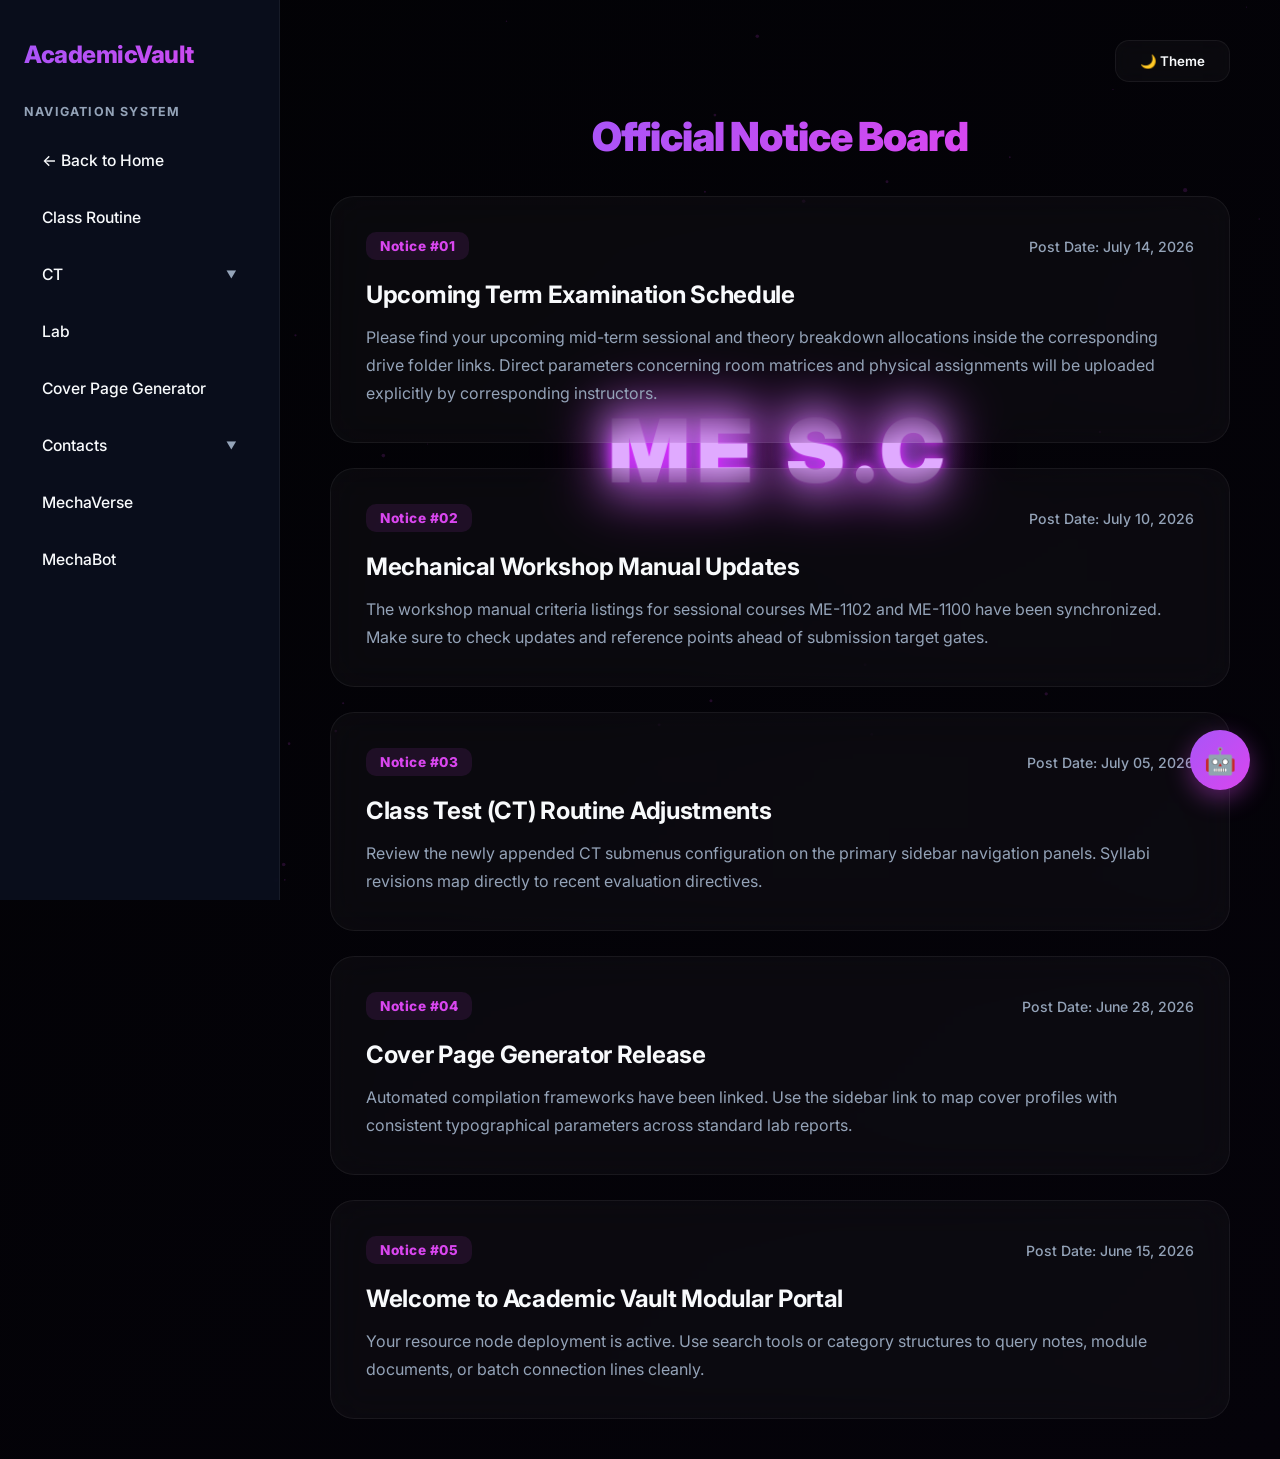
==== commit df8408a4: "Update notice.html" ====
--- a/notice.html
+++ b/notice.html
@@ -21,56 +21,62 @@
         .notice-board-card {
             background: var(--card-bg);
             border: 1px solid var(--border-glass);
-            border-radius: 20px;
-            padding: 30px;
+            border-radius: 24px;
+            padding: 35px;
             backdrop-filter: blur(20px);
             -webkit-backdrop-filter: blur(20px);
             transition: var(--transition-smooth);
-            animation: fadeUp 0.6s ease both;
+            animation: fadeUp 0.7s cubic-bezier(0.25, 1, 0.5, 1) both;
+            will-change: transform, opacity;
         }
 
         .notice-board-card:hover {
             transform: translateY(-4px);
             background: var(--card-hover-bg);
-            border-color: rgba(217, 70, 239, 0.2);
+            border-color: rgba(217, 70, 239, 0.25);
+            box-shadow: 0 15px 35px -10px rgba(0, 0, 0, 0.5);
         }
 
         .notice-meta {
             display: flex;
             justify-content: space-between;
             align-items: center;
-            margin-bottom: 15px;
+            margin-bottom: 20px;
         }
 
         .notice-number {
             font-weight: 800;
             color: #d946ef;
             background: rgba(217, 70, 239, 0.1);
-            padding: 4px 12px;
-            border-radius: 8px;
-            font-size: 0.9rem;
+            padding: 6px 14px;
+            border-radius: 10px;
+            font-size: 0.85rem;
+            letter-spacing: 0.5px;
         }
 
         .notice-date {
-            font-size: 0.85rem;
+            font-size: 0.88rem;
             color: var(--text-muted);
+            font-weight: 500;
         }
 
         .notice-board-card h2 {
-            font-size: 1.4rem;
+            font-size: 1.5rem;
             color: var(--text-main);
-            margin-bottom: 12px;
+            margin-bottom: 14px;
+            font-weight: 700;
+            letter-spacing: -0.3px;
         }
 
         .notice-board-card p {
             color: var(--text-muted);
-            line-height: 1.7;
-            font-size: 0.98rem;
-        }
-
-        /* Light mode textual corrections */
+            line-height: 1.75;
+            font-size: 1rem;
+        }
+
+        /* Light mode structural balance overrides */
         body.light .notice-board-card {
-            box-shadow: 0 4px 6px -1px rgba(0, 0, 0, 0.05);
+            box-shadow: 0 10px 25px -5px rgba(15, 23, 42, 0.05);
         }
         body.light .notice-board-card h2 {
             color: #0f172a;
@@ -80,74 +86,104 @@
             color: #a855f7;
         }
 
-        /* Staggered load delays for notices */
-        .notice-board-card:nth-child(1) { animation-delay: 0.1s; }
-        .notice-board-card:nth-child(2) { animation-delay: 0.2s; }
-        .notice-board-card:nth-child(3) { animation-delay: 0.3s; }
-        .notice-board-card:nth-child(4) { animation-delay: 0.4s; }
-        .notice-board-card:nth-child(5) { animation-delay: 0.5s; }
+        /* Staggered card appearance delays */
+        .notice-board-card:nth-child(1) { animation-delay: 0.05s; }
+        .notice-board-card:nth-child(2) { animation-delay: 0.10s; }
+        .notice-board-card:nth-child(3) { animation-delay: 0.15s; }
+        .notice-board-card:nth-child(4) { animation-delay: 0.20s; }
+        .notice-board-card:nth-child(5) { animation-delay: 0.25s; }
+
+        @media (max-width: 768px) {
+            .notice-board-card {
+                padding: 24px;
+            }
+            .notice-meta {
+                flex-direction: column;
+                align-items: flex-start;
+                gap: 10px;
+            }
+            .notice-board-card h2 {
+                font-size: 1.3rem;
+            }
+        }
     </style>
 </head>
 <body>
 
+    <div id="pageLoader" class="loader-overlay" aria-hidden="true">
+        <div class="spinner"></div>
+    </div>
+
     <canvas id="bg-canvas"></canvas>
 
     <div class="sc-diagonal-container">
         <div class="sc-background-text">ME S.C</div>
     </div>
 
-    <div class="mobile-header">
+    <header class="mobile-header">
         <div class="brand">AcademicVault</div>
-        <button id="menuToggle" aria-label="Toggle Navigation Menu">
+        <button id="menuToggle" class="touch-target" aria-label="Toggle Navigation Menu" aria-expanded="false" aria-controls="sidebar">
             <span class="bar"></span>
             <span class="bar"></span>
             <span class="bar"></span>
         </button>
-    </div>
+    </header>
 
     <div class="app-container">
-        <aside id="sidebar">
+        <aside id="sidebar" aria-label="Primary Navigation">
             <div class="brand desktop-only">AcademicVault</div>
             
-            <p class="nav-label">Navigation</p>
+            <p class="nav-label">Navigation System</p>
             <nav class="filter-menu">
-                <a href="index.html" class="filter-link searchable-item">← Back to Home</a>
-                <a href="#" class="filter-link searchable-item">Class Routine</a>
+                <a href="index.html" class="filter-link searchable-item touch-target">
+                    <span>← Back to Home</span>
+                </a>
+                <a href="#" class="filter-link searchable-item touch-target">
+                    <span>Class Routine</span>
+                </a>
                 
                 <div class="submenu-container">
-                    <button class="filter-link submenu-toggle searchable-item">
-                        <span>CT</span>
-                        <span class="arrow">▼</span>
+                    <button class="filter-link submenu-toggle searchable-item touch-target" aria-haspopup="true" aria-expanded="false">
+                        <span class="menu-title">CT</span>
+                        <span class="arrow" aria-hidden="true">▼</span>
                     </button>
-                    <div class="submenu">
-                        <a href="#" class="filter-link sub-link searchable-item">CT Syllabus</a>
-                        <a href="#" class="filter-link sub-link searchable-item">CT Routine</a>
+                    <div class="submenu" role="menu">
+                        <a href="#" class="filter-link sub-link searchable-item touch-target" role="menuitem">CT Syllabus</a>
+                        <a href="#" class="filter-link sub-link searchable-item touch-target" role="menuitem">CT Routine</a>
                     </div>
                 </div>
 
-                <a href="#" class="filter-link searchable-item">Lab</a>
-                <a href="#" class="filter-link searchable-item">Cover Page Generator</a>
+                <a href="#" class="filter-link searchable-item touch-target">
+                    <span>Lab</span>
+                </a>
+                <a href="#" class="filter-link searchable-item touch-target">
+                    <span>Cover Page Generator</span>
+                </a>
                 
                 <div class="submenu-container">
-                    <button class="filter-link submenu-toggle searchable-item">
-                        <span>Contacts</span>
-                        <span class="arrow">▼</span>
+                    <button class="filter-link submenu-toggle searchable-item touch-target" aria-haspopup="true" aria-expanded="false">
+                        <span class="menu-title">Contacts</span>
+                        <span class="arrow" aria-hidden="true">▼</span>
                     </button>
-                    <div class="submenu">
-                        <a href="#" class="filter-link sub-link searchable-item">25 Series</a>
-                        <a href="#" class="filter-link sub-link searchable-item">24 Series</a>
+                    <div class="submenu" role="menu">
+                        <a href="#" class="filter-link sub-link searchable-item touch-target" role="menuitem">25 Series</a>
+                        <a href="#" class="filter-link sub-link searchable-item touch-target" role="menuitem">24 Series</a>
                     </div>
                 </div>
 
-                <a href="#" class="filter-link searchable-item">MechaVerse</a>
-                <a href="#" class="filter-link searchable-item">MechaBot</a>
+                <a href="#" class="filter-link searchable-item touch-target">
+                    <span>MechaVerse</span>
+                </a>
+                <a href="#" class="filter-link searchable-item touch-target">
+                    <span>MechaBot</span>
+                </a>
             </nav>
         </aside>
 
-        <main>
+        <main id="mainContent">
             <div class="top-bar">
-                <div></div>
-                <button id="themeBtn">🌙 Theme</button>
+                <div class="bar-spacer"></div>
+                <button id="themeBtn" class="touch-target" aria-label="Toggle Brightness Theme Mode">🌙 Theme</button>
             </div>
 
             <div class="center-title">
@@ -215,11 +251,13 @@
         </main>
     </div>
 
-    <button id="topBtn" title="Back to Top">↑</button>
-
-    <a href="https://gemini.google.com" target="_blank" class="ai-button" title="Open Gemini Assistant">🤖</a>
-
-    <div id="sidebarOverlay"></div>
+    <button id="topBtn" class="touch-target" title="Scroll back to Top orientation layout" aria-label="Scroll back to Top">↑</button>
+
+    <a href="https://gemini.google.com" target="_blank" class="ai-button touch-target" title="Open Gemini Assistant Platform Interface" aria-label="Open Gemini Assistant">
+        🤖
+    </a>
+
+    <div id="sidebarOverlay" aria-hidden="true"></div>
 
     <script src="script.js"></script>
 </body>
--- a/style.css
+++ b/style.css
@@ -1,24 +1,28 @@
 :root {
     --bg-gradient: linear-gradient(135deg, #020205 0%, #05030a 100%);
-    --sidebar-bg: rgba(10, 15, 30, 0.85);
+    --sidebar-bg: rgba(10, 15, 30, 0.92);
     --card-bg: rgba(255, 255, 255, 0.03);
     --card-hover-bg: rgba(255, 255, 255, 0.07);
     --text-main: #f8fafc;
     --text-muted: #94a3b8;
+    --text-sidebar-active: #ffffff;
     --accent-color: #d946ef;
     --accent-gradient: linear-gradient(135deg, #a855f7 0%, #d946ef 100%);
     --border-glass: rgba(255, 255, 255, 0.06);
     --highlight-bg: rgba(217, 70, 239, 0.4);
     --highlight-text: #ffffff;
-    --transition-smooth: all 0.3s cubic-bezier(0.4, 0, 0.2, 1);
-}
-
-/* Base Configuration */
+    --transition-smooth: all 0.35s cubic-bezier(0.25, 1, 0.5, 1);
+    --focus-ring: 0 0 0 3px rgba(217, 70, 239, 0.5);
+}
+
+/* Base Configuration & Layout Performance */
 * {
     margin: 0;
     padding: 0;
     box-sizing: border-box;
-    font-family: 'Inter', system-ui, sans-serif;
+    font-family: 'Inter', system-ui, -apple-system, sans-serif;
+    -webkit-font-smoothing: antialiased;
+    -moz-osx-font-smoothing: grayscale;
 }
 
 body {
@@ -27,14 +31,76 @@
     min-height: 100vh;
     overflow-x: hidden;
     opacity: 0;
-    animation: pageFadeIn 0.6s ease forwards;
-}
-
-@keyframes pageFadeIn {
-    to { opacity: 1; }
-}
-
-/* Background Elements */
+    transition: opacity 0.4s ease-in-out;
+}
+
+body.page-loaded {
+    opacity: 1;
+}
+
+/* Custom Theme Scrollbar Layout */
+::-webkit-scrollbar {
+    width: 10px;
+    height: 10px;
+}
+
+::-webkit-scrollbar-track {
+    background: #020205;
+}
+
+::-webkit-scrollbar-thumb {
+    background: linear-gradient(180deg, #a855f7 0%, #d946ef 100%);
+    border-radius: 5px;
+    border: 2px solid #020205;
+}
+
+::-webkit-scrollbar-thumb:hover {
+    background: #e879f9;
+}
+
+/* Subtle Skeleton Loader Screen Overlay */
+.loader-overlay {
+    position: fixed;
+    top: 0;
+    left: 0;
+    width: 100%;
+    height: 100%;
+    background: #020205;
+    z-index: 9999;
+    display: flex;
+    justify-content: center;
+    align-items: center;
+    transition: opacity 0.35s ease, visibility 0.35s ease;
+}
+
+.loader-overlay.fade-out {
+    opacity: 0;
+    visibility: hidden;
+    pointer-events: none;
+}
+
+.spinner {
+    width: 48px;
+    height: 48px;
+    border: 4px solid rgba(217, 70, 239, 0.1);
+    border-top: 4px solid var(--accent-color);
+    border-radius: 50%;
+    animation: spin 0.8s linear infinite;
+}
+
+@keyframes spin {
+    to { transform: rotate(360deg); }
+}
+
+/* Focus Indicators Accessibility */
+input:focus-visible, 
+button:focus-visible, 
+a:focus-visible {
+    outline: none;
+    box-shadow: var(--focus-ring) !important;
+}
+
+/* Background Animated Canvas Canvas */
 #bg-canvas {
     position: fixed;
     top: 0;
@@ -43,6 +109,7 @@
     height: 100%;
     pointer-events: none;
     z-index: 1;
+    will-change: transform;
 }
 
 .sc-diagonal-container {
@@ -60,39 +127,35 @@
 }
 
 .sc-background-text {
-    font-size: 5.5rem;
+    font-size: clamp(3rem, 8vw, 5.5rem);
     font-weight: 900;
     color: #e0aaff;
     letter-spacing: 8px;
-    text-shadow:
-        0 0 10px #df24ff,
-        0 0 25px #a855f7,
-        0 0 50px #d946ef,
-        0 0 80px rgba(217, 70, 239, 0.6);
-    animation: diagonalMovement 12s ease-in-out infinite alternate;
+    text-shadow: 0 0 10px #df24ff, 0 0 25px #a855f7, 0 0 50px #d946ef, 0 0 80px rgba(217, 70, 239, 0.4);
+    animation: diagonalMovement 14s ease-in-out infinite alternate;
+    will-change: transform;
 }
 
 @keyframes diagonalMovement {
-    0% { transform: translate(-50px, -50px); }
-    50% { transform: translate(0px, 0px) scale(1.05); }
-    100% { transform: translate(50px, 50px); }
-}
-
-/* App Container Layout */
+    0% { transform: translate(-40px, -40px); }
+    100% { transform: translate(40px, 40px) scale(1.03); }
+}
+
+/* App Core Interface Workspace */
 .app-container {
     display: flex;
     position: relative;
     z-index: 2;
 }
 
-/* Desktop Sidebar Styles */
+/* Fixed High Fidelity Desktop Sidebar Configuration */
 aside {
     width: 280px;
     background: var(--sidebar-bg);
     backdrop-filter: blur(20px);
     -webkit-backdrop-filter: blur(20px);
     border-right: 1px solid var(--border-glass);
-    padding: 30px 20px;
+    padding: 40px 24px;
     position: fixed;
     height: 100vh;
     overflow-y: auto;
@@ -106,28 +169,31 @@
     background: var(--accent-gradient);
     -webkit-background-clip: text;
     -webkit-text-fill-color: transparent;
-    margin-bottom: 30px;
+    margin-bottom: 35px;
+    letter-spacing: -0.5px;
 }
 
 .nav-label {
-    font-size: 0.8rem;
-    letter-spacing: 1px;
+    font-size: 0.78rem;
+    letter-spacing: 1.2px;
     color: var(--text-muted);
-    margin-bottom: 15px;
+    text-transform: uppercase;
+    margin-bottom: 18px;
     font-weight: 700;
 }
 
 .filter-menu {
     display: flex;
     flex-direction: column;
-    gap: 8px;
+    gap: 10px;
 }
 
 .filter-link {
     text-decoration: none;
-    padding: 13px 16px;
-    border-radius: 12px;
-    color: var(--text-muted);
+    padding: 14px 18px;
+    border-radius: 14px;
+    color: var(--text-main); /* Max visibility within mobile frameworks */
+    font-weight: 500;
     transition: var(--transition-smooth);
     display: flex;
     align-items: center;
@@ -136,23 +202,24 @@
     border: none;
     width: 100%;
     cursor: pointer;
-    font-size: 0.95rem;
+    font-size: 0.98rem;
     text-align: left;
 }
 
 .filter-link:hover {
     background: var(--card-hover-bg);
-    color: var(--text-main);
-    transform: translateX(4px);
+    color: var(--text-sidebar-active);
+    transform: translateX(6px);
 }
 
 .filter-link.active {
     background: var(--accent-gradient);
     color: white !important;
     font-weight: 700;
-}
-
-/* Dropdown Submenu Layout */
+    box-shadow: 0 4px 15px rgba(217, 70, 239, 0.3);
+}
+
+/* Submenu Architecture with Core Dropdown Animations */
 .submenu-container {
     display: flex;
     flex-direction: column;
@@ -161,35 +228,44 @@
 
 .submenu-toggle .arrow {
     font-size: 0.65rem;
-    transition: transform 0.3s ease;
+    transition: transform 0.3s cubic-bezier(0.4, 0, 0.2, 1);
+    color: var(--text-muted);
 }
 
 .submenu-container.expanded .submenu-toggle .arrow {
     transform: rotate(180deg);
+    color: var(--text-sidebar-active);
 }
 
 .submenu {
     max-height: 0;
     overflow: hidden;
-    transition: max-height 0.35s cubic-bezier(0.4, 0, 0.2, 1);
+    transition: max-height 0.4s cubic-bezier(0.4, 0, 0.2, 1), opacity 0.3s ease;
+    opacity: 0;
     display: flex;
     flex-direction: column;
-    gap: 4px;
-    padding-left: 12px;
+    gap: 6px;
+    padding-left: 14px;
 }
 
 .submenu-container.expanded .submenu {
-    max-height: 200px; /* Adjust dynamically via CSS transition cap */
-    margin-top: 4px;
-    margin-bottom: 4px;
+    max-height: 300px; 
+    opacity: 1;
+    margin-top: 6px;
+    margin-bottom: 6px;
 }
 
 .sub-link {
-    padding: 10px 16px;
-    font-size: 0.88rem;
-}
-
-/* Main Workspace Framework */
+    padding: 12px 18px;
+    font-size: 0.92rem;
+    color: var(--text-muted);
+}
+
+.sub-link:hover {
+    color: var(--text-sidebar-active);
+}
+
+/* Workspace Frame Environment Layout */
 main {
     margin-left: 280px;
     padding: 40px 50px;
@@ -201,107 +277,156 @@
     display: flex;
     justify-content: space-between;
     align-items: center;
-    margin-bottom: 25px;
+    margin-bottom: 30px;
 }
 
 #themeBtn {
-    background: var(--accent-gradient);
-    border: none;
-    padding: 12px 22px;
+    background: var(--card-bg);
+    border: 1px solid var(--border-glass);
+    padding: 12px 24px;
     border-radius: 14px;
-    color: white;
+    color: var(--text-main);
     cursor: pointer;
     font-weight: 600;
     transition: var(--transition-smooth);
+    backdrop-filter: blur(10px);
 }
 
 #themeBtn:hover {
+    background: var(--accent-gradient);
+    color: white;
     transform: translateY(-2px);
     box-shadow: 0 4px 15px rgba(217, 70, 239, 0.4);
+    border-color: transparent;
 }
 
 .center-title {
     display: flex;
     justify-content: center;
-    margin-bottom: 30px;
+    margin-bottom: 35px;
 }
 
 .center-title h1 {
-    font-size: 2rem;
+    font-size: 2.5rem;
     font-weight: 900;
     background: var(--accent-gradient);
     -webkit-background-clip: text;
     -webkit-text-fill-color: transparent;
-}
-
-header {
+    letter-spacing: -1px;
+}
+
+.welcome-header-block {
     display: flex;
     justify-content: space-between;
     align-items: center;
-    gap: 20px;
-    margin-bottom: 40px;
+    gap: 30px;
+    margin-bottom: 45px;
 }
 
 .welcome-text h1 {
-    font-size: 1.8rem;
-    margin-bottom: 10px;
+    font-size: 2rem;
+    font-weight: 800;
+    margin-bottom: 8px;
+    letter-spacing: -0.5px;
 }
 
 .welcome-text p {
     color: var(--text-muted);
+    font-size: 1.05rem;
 }
 
 #clock {
-    margin-top: 10px;
+    margin-top: 12px;
     font-weight: 700;
     color: #d946ef;
+    font-variant-numeric: tabular-nums;
+    letter-spacing: 0.5px;
+    text-shadow: 0 0 15px rgba(217, 70, 239, 0.2);
 }
 
 .search-wrapper {
-    width: 350px;
+    width: 380px;
 }
 
 .search-bar {
     width: 100%;
-    padding: 15px 20px;
-    border-radius: 14px;
+    padding: 16px 24px;
+    border-radius: 16px;
     border: 1px solid var(--border-glass);
     background: rgba(15, 23, 42, 0.6);
     color: white;
     outline: none;
-    transition: var(--transition-smooth);
+    font-size: 1rem;
+    transition: var(--transition-smooth);
+    backdrop-filter: blur(10px);
 }
 
 .search-bar:focus {
     border-color: var(--accent-color);
-    box-shadow: 0 0 0 3px rgba(217, 70, 239, 0.2);
-}
-
-/* Statistics Metric Layout */
+    background: rgba(15, 23, 42, 0.85);
+    box-shadow: 0 0 0 4px rgba(217, 70, 239, 0.25);
+}
+
+/* Attractively Refined Statistics Panels */
 .stats-grid {
     display: grid;
-    grid-template-columns: repeat(auto-fit, minmax(220px, 1fr));
-    gap: 25px;
-    margin-bottom: 40px;
+    grid-template-columns: repeat(auto-fit, minmax(240px, 1fr));
+    gap: 30px;
+    margin-bottom: 45px;
 }
 
 .stat-card {
+    position: relative;
     background: var(--card-bg);
-    padding: 30px;
-    border-radius: 20px;
+    padding: 35px 30px;
+    border-radius: 24px;
     text-align: center;
     backdrop-filter: blur(20px);
     -webkit-backdrop-filter: blur(20px);
     border: 1px solid var(--border-glass);
+    overflow: hidden;
+    transition: var(--transition-smooth);
+}
+
+.stat-icon-glow {
+    position: absolute;
+    top: -50px;
+    left: -50px;
+    width: 100px;
+    height: 100px;
+    background: rgba(168, 85, 247, 0.15);
+    filter: blur(30px);
+    border-radius: 50%;
+    transition: var(--transition-smooth);
+}
+
+.stat-card:hover {
+    transform: translateY(-4px);
+    border-color: rgba(217, 70, 239, 0.25);
+    box-shadow: 0 12px 30px -10px rgba(0, 0, 0, 0.5);
+}
+
+.stat-card:hover .stat-icon-glow {
+    background: rgba(217, 70, 239, 0.3);
+    transform: scale(1.5);
 }
 
 .stat-card h2 {
-    font-size: 2rem;
+    font-size: 2.5rem;
+    font-weight: 800;
     color: #d946ef;
-    margin-bottom: 10px;
-}
-
-/* Search Unmatched State Styling */
+    margin-bottom: 8px;
+    background: var(--accent-gradient);
+    -webkit-background-clip: text;
+    -webkit-text-fill-color: transparent;
+}
+
+.stat-card p {
+    font-weight: 600;
+    color: var(--text-muted);
+}
+
+/* Search Unmatched State Intermediary Window */
 .no-results-hidden {
     display: none;
 }
@@ -309,75 +434,89 @@
 .no-results-visible {
     display: block;
     text-align: center;
-    padding: 40px;
+    padding: 50px;
     background: var(--card-bg);
-    border-radius: 20px;
+    border-radius: 24px;
     border: 1px solid var(--border-glass);
-    margin-bottom: 40px;
+    margin-bottom: 45px;
     color: var(--text-muted);
-    font-size: 1.1rem;
-    animation: fadeUp 0.4s ease;
-}
-
-/* Resource Card Framework */
+    font-size: 1.15rem;
+    animation: fadeUp 0.4s cubic-bezier(0.25, 1, 0.5, 1);
+}
+
+/* Dynamic Equal Height Grid Architecture Modules */
 .notes-grid {
     display: grid;
     grid-template-columns: repeat(auto-fill, minmax(320px, 1fr));
-    gap: 25px;
+    gap: 30px;
 }
 
 .note-card {
     background: var(--card-bg);
     border: 1px solid var(--border-glass);
-    border-radius: 20px;
-    padding: 28px;
+    border-radius: 24px;
+    padding: 32px;
     text-decoration: none;
     display: flex;
     flex-direction: column;
     justify-content: space-between;
-    transition: var(--transition-smooth);
-    animation: fadeUp 0.6s ease both;
+    height: 100%; /* Forces exact grid alignment boundaries */
+    transition: var(--transition-smooth);
+    animation: fadeUp 0.7s cubic-bezier(0.25, 1, 0.5, 1) both;
+    will-change: transform, opacity;
+}
+
+.card-inner-wrapper {
+    display: flex;
+    flex-direction: column;
+    flex-grow: 1;
 }
 
 .note-card:hover {
     transform: translateY(-8px);
     background: var(--card-hover-bg);
-    border-color: rgba(217, 70, 239, 0.3);
-    box-shadow: 0 10px 25px -5px rgba(0, 0, 0, 0.3);
+    border-color: rgba(217, 70, 239, 0.35);
+    box-shadow: 0 20px 40px -15px rgba(0, 0, 0, 0.6);
 }
 
 .card-header {
-    margin-bottom: 18px;
+    margin-bottom: 20px;
 }
 
 .tag {
     background: rgba(217, 70, 239, 0.12);
     color: #f472b6;
-    padding: 6px 12px;
-    border-radius: 8px;
-    font-size: 0.8rem;
+    padding: 6px 14px;
+    border-radius: 10px;
+    font-size: 0.82rem;
     font-weight: 600;
+    letter-spacing: 0.3px;
 }
 
 .note-card h3 {
     color: white;
-    margin: 15px 0;
+    font-size: 1.4rem;
+    font-weight: 700;
+    margin: 16px 0;
     transition: var(--transition-smooth);
 }
 
 .note-card p {
     color: var(--text-muted);
-    line-height: 1.6;
+    line-height: 1.65;
+    font-size: 0.98rem;
 }
 
 .card-footer {
     display: flex;
     justify-content: space-between;
+    align-items: center;
     border-top: 1px solid var(--border-glass);
-    padding-top: 16px;
-    margin-top: 20px;
+    padding-top: 20px;
+    margin-top: 24px;
     color: var(--text-muted);
-    font-size: 0.9rem;
+    font-size: 0.92rem;
+    font-weight: 500;
 }
 
 .action-btn {
@@ -387,56 +526,60 @@
 }
 
 .note-card:hover .action-btn {
-    transform: translateX(4px);
-}
-
-/* Interactive Utility Buttons */
+    transform: translateX(6px);
+    color: #e879f9;
+}
+
+/* Enhanced Touch Access Utility Launchers */
 #topBtn {
     position: fixed;
     bottom: 30px;
     right: 30px;
-    width: 55px;
-    height: 55px;
+    width: 60px;
+    height: 60px;
     border: none;
     border-radius: 50%;
     background: #d946ef;
     color: white;
-    font-size: 22px;
+    font-size: 24px;
     cursor: pointer;
     z-index: 999;
     transition: var(--transition-smooth);
     display: flex;
     justify-content: center;
     align-items: center;
-    box-shadow: 0 4px 15px rgba(217, 70, 239, 0.4);
+    box-shadow: 0 8px 25px rgba(217, 70, 239, 0.4);
     opacity: 0;
     visibility: hidden;
+    transform: scale(0.8);
 }
 
 #topBtn.visible {
     opacity: 1;
     visibility: visible;
+    transform: scale(1);
 }
 
 #topBtn:hover {
-    transform: translateY(-4px);
+    transform: translateY(-4px) scale(1.05);
     background: #e879f9;
+    box-shadow: 0 12px 30px rgba(217, 70, 239, 0.6);
 }
 
 .ai-button {
     position: fixed;
-    bottom: 100px;
+    bottom: 110px;
     right: 30px;
-    width: 55px;
-    height: 55px;
+    width: 60px;
+    height: 60px;
     border-radius: 50%;
     display: flex;
     justify-content: center;
     align-items: center;
-    font-size: 24px;
+    font-size: 26px;
     background: var(--accent-gradient);
     color: white;
-    box-shadow: 0 0 25px rgba(217, 70, 239, 0.5);
+    box-shadow: 0 8px 25px rgba(217, 70, 239, 0.4);
     cursor: pointer;
     z-index: 999;
     text-decoration: none;
@@ -445,32 +588,27 @@
 
 .ai-button:hover {
     transform: scale(1.1) rotate(8deg);
-    box-shadow: 0 0 35px rgba(217, 70, 239, 0.8);
-}
-
-/* Mobile Component Wrappers */
-.mobile-header {
-    display: none;
-}
-
-#sidebarOverlay {
-    display: none;
-}
-
-/* Global Text Search Highlighter Component */
+    box-shadow: 0 12px 35px rgba(217, 70, 239, 0.7);
+}
+
+/* Mobile Setup Hooks initialization */
+.mobile-header { display: none; }
+#sidebarOverlay { display: none; }
+
+/* Global Text Search Highlighter Elements */
 .search-match {
     background: var(--highlight-bg);
     color: var(--highlight-text);
-    border-radius: 3px;
+    border-radius: 4px;
     padding: 0 2px;
     font-weight: 700;
 }
 
-/* Animations Definitions */
+/* Card Entrance Stagger Sequences Animations */
 @keyframes fadeUp {
     from {
         opacity: 0;
-        transform: translateY(24px);
+        transform: translateY(30px);
     }
     to {
         opacity: 1;
@@ -478,40 +616,41 @@
     }
 }
 
-/* Staggered card animations mapping via element iterations */
-.note-card:nth-child(1) { animation-delay: 0.05s; }
-.note-card:nth-child(2) { animation-delay: 0.10s; }
-.note-card:nth-child(3) { animation-delay: 0.15s; }
-.note-card:nth-child(4) { animation-delay: 0.20s; }
-.note-card:nth-child(5) { animation-delay: 0.25s; }
-.note-card:nth-child(6) { animation-delay: 0.30s; }
-.note-card:nth-child(7) { animation-delay: 0.35s; }
-.note-card:nth-child(8) { animation-delay: 0.40s; }
-.note-card:nth-child(9) { animation-delay: 0.45s; }
-.note-card:nth-child(10) { animation-delay: 0.50s; }
+.note-card:nth-child(1) { animation-delay: 0.04s; }
+.note-card:nth-child(2) { animation-delay: 0.08s; }
+.note-card:nth-child(3) { animation-delay: 0.12s; }
+.note-card:nth-child(4) { animation-delay: 0.16s; }
+.note-child:nth-child(5) { animation-delay: 0.20s; }
+.note-card:nth-child(6) { animation-delay: 0.24s; }
+.note-card:nth-child(7) { animation-delay: 0.28s; }
+.note-card:nth-child(8) { animation-delay: 0.32s; }
+.note-card:nth-child(9) { animation-delay: 0.36s; }
+.note-card:nth-child(10) { animation-delay: 0.40s; }
 
 /* -------------------------------------------------------------------------- */
-/* PRECISE GLOBAL LIGHT MODE OVERRIDES                                        */
+/* PRECISE, HIGH CONTRAST LIGHT THEME REFINEMENTS                            */
 /* -------------------------------------------------------------------------- */
 
 body.light {
-    --bg-gradient: linear-gradient(135deg, #f1f5f9 0%, #e2e8f0 100%);
-    --sidebar-bg: rgba(255, 255, 255, 0.9);
+    --bg-gradient: linear-gradient(135deg, #f8fafc 0%, #e2e8f0 100%);
+    --sidebar-bg: rgba(255, 255, 255, 0.95);
     --card-bg: #ffffff;
-    --card-hover-bg: #f8fafc;
+    --card-hover-bg: #f1f5f9;
     --text-main: #0f172a;
     --text-muted: #475569;
+    --text-sidebar-active: #000000;
     --border-glass: rgba(15, 23, 42, 0.08);
-    --highlight-bg: rgba(168, 85, 247, 0.3);
+    --highlight-bg: rgba(168, 85, 247, 0.25);
     --highlight-text: #000000;
 }
 
+body.light ::webkit-scrollbar-track { background: #f8fafc; }
+body.light ::webkit-scrollbar-thumb { border: 2px solid #f8fafc; }
+
 body.light .sc-background-text {
-    color: #f1c6ff;
-    text-shadow:
-        0 0 10px rgba(223, 36, 255, 0.3),
-        0 0 25px rgba(168, 85, 247, 0.2);
-    opacity: 0.4;
+    color: #e9d5ff;
+    text-shadow: 0 0 10px rgba(168, 85, 247, 0.15);
+    opacity: 0.35;
 }
 
 body.light .search-bar {
@@ -520,21 +659,16 @@
     border: 1px solid #cbd5e1;
 }
 
-body.light .search-bar::placeholder {
-    color: #94a3b8;
-}
+body.light .search-bar::placeholder { color: #94a3b8; }
+body.light .note-card h3 { color: #0f172a; }
 
 body.light .note-card {
-    box-shadow: 0 4px 6px -1px rgba(0, 0, 0, 0.05), 0 2px 4px -1px rgba(0, 0, 0, 0.03);
+    box-shadow: 0 10px 25px -5px rgba(15, 23, 42, 0.05), 0 8px 10px -6px rgba(15, 23, 42, 0.05);
 }
 
 body.light .note-card:hover {
     border-color: rgba(168, 85, 247, 0.4);
-    box-shadow: 0 10px 15px -3px rgba(0, 0, 0, 0.1);
-}
-
-body.light .note-card h3 {
-    color: #0f172a;
+    box-shadow: 0 20px 25px -5px rgba(15, 23, 42, 0.1);
 }
 
 body.light .tag {
@@ -542,55 +676,42 @@
     color: #a855f7;
 }
 
-body.light .filter-link {
-    color: #334155;
-}
-
+body.light .filter-link { color: #1e293b; }
 body.light .filter-link:hover {
     background: rgba(168, 85, 247, 0.08);
-    color: #0f172a;
-}
-
-body.light .filter-link.active {
-    color: #ffffff !important;
-}
+    color: #000000;
+}
+body.light .filter-link.active { color: white !important; }
 
 body.light .mobile-header {
-    background: rgba(255, 255, 255, 0.9);
-    border-bottom: 1px solid #e2e8f0;
-}
-
-body.light .bar {
-    background: #0f172a;
-}
+    background: rgba(255, 255, 255, 0.95);
+    border-bottom: 1px solid #cbd5e1;
+}
+
+body.light .bar { background: #0f172a; }
 
 /* -------------------------------------------------------------------------- */
-/* FULL RESPONSIVE VIEWPORT BREAKPOINTS                                       */
+/* FULL POWERED ULTRA-RESPONSIVE VIEWPORT BREAKPOINTS                        */
 /* -------------------------------------------------------------------------- */
 
 @media (max-width: 1024px) {
-    main {
-        padding: 40px 30px;
-    }
-    header {
+    main { padding: 40px 30px; }
+    .welcome-header-block {
         flex-direction: column;
         align-items: flex-start;
-    }
-    .search-wrapper {
-        width: 100%;
-    }
+        gap: 24px;
+    }
+    .search-wrapper { width: 100%; }
 }
 
 @media (max-width: 768px) {
     body {
-        padding-top: 60px; /* Offset spacing context for sticky mobile header */
-    }
-
-    .desktop-only {
-        display: none !important;
-    }
-
-    /* Mobile Header Layout Configuration */
+        padding-top: 70px; /* Safe clearing block offsets for sticky tracking menus */
+    }
+
+    .desktop-only { display: none !important; }
+
+    /* Crisp High Target Mobile Header Structure */
     .mobile-header {
         display: flex;
         justify-content: space-between;
@@ -599,115 +720,92 @@
         top: 0;
         left: 0;
         width: 100%;
-        height: 60px;
-        background: rgba(10, 15, 30, 0.9);
-        backdrop-filter: blur(12px);
-        -webkit-backdrop-filter: blur(12px);
+        height: 70px;
+        background: rgba(10, 15, 30, 0.94);
+        backdrop-filter: blur(15px);
+        -webkit-backdrop-filter: blur(15px);
         border-bottom: 1px solid var(--border-glass);
-        padding: 0 20px;
+        padding: 0 24px;
         z-index: 101;
     }
 
-    .mobile-header .brand {
-        margin-bottom: 0;
-    }
-
-    /* Mobile Menu Hamburger icon */
+    .mobile-header .brand { margin-bottom: 0; }
+
+    /* Expanded Accessible Touch Target Buttons Mapping */
+    .touch-target {
+        min-width: 44px;
+        min-height: 44px;
+    }
+
     #menuToggle {
         background: transparent;
         border: none;
-        width: 32px;
-        height: 24px;
+        width: 44px;
+        height: 44px;
         display: flex;
         flex-direction: column;
-        justify-content: space-between;
+        justify-content: center;
+        align-items: flex-end;
+        gap: 6px;
         cursor: pointer;
-        padding: 2px;
     }
 
     .bar {
-        width: 100%;
+        width: 28px;
         height: 3px;
         background: white;
         border-radius: 2px;
         transition: var(--transition-smooth);
     }
-
-    /* Transforming Hamburger into an X structure on Activation */
+    #menuToggle .bar:nth-child(2) { width: 20px; }
+
     #menuToggle.active .bar:nth-child(1) {
-        transform: translateY(7px) rotate(45deg);
-    }
-    #menuToggle.active .bar:nth-child(2) {
-        opacity: 0;
-    }
+        transform: translateY(9px) rotate(45deg);
+        width: 28px;
+    }
+    #menuToggle.active .bar:nth-child(2) { opacity: 0; }
     #menuToggle.active .bar:nth-child(3) {
-        transform: translateY(-7px) rotate(-45deg);
-    }
-
-    /* Mobile Sliding Nav Drawer Configuration */
+        transform: translateY(-9px) rotate(-45deg);
+        width: 28px;
+    }
+
+    /* Dynamic Mobile Drawer Navigation Layout */
     aside {
-        width: 280px;
-        left: -280px;
-        top: 60px;
-        height: calc(100vh - 60px);
-        padding: 24px 16px;
-        border-right: 1px solid var(--border-glass);
-        box-shadow: 20px 0 30px rgba(0,0,0,0.2);
-    }
-
-    aside.open {
-        left: 0;
-    }
-
-    /* Main Container Adaptation */
+        width: 300px;
+        left: -300px;
+        top: 70px;
+        height: calc(100vh - 70px);
+        padding: 30px 20px;
+        box-shadow: 25px 0 40px rgba(0,0,0,0.35);
+    }
+
+    aside.open { left: 0; }
+
     main {
         margin-left: 0;
-        padding: 24px 16px;
-    }
-
-    .sc-diagonal-container {
-        padding-left: 0;
-    }
-
-    .sc-background-text {
-        font-size: 3rem;
-        letter-spacing: 4px;
-    }
-
-    /* Touch Target & Layout Adjustments */
-    .filter-link {
-        padding: 14px 18px; /* High fidelity tap targets */
-    }
-
-    .submenu .sub-link {
-        padding: 12px 20px;
-    }
-
-    .stats-grid {
+        padding: 24px 20px;
+    }
+
+    .sc-diagonal-container { padding-left: 0; }
+    .center-title h1 { font-size: 2rem; }
+    .welcome-text h1 { font-size: 1.65rem; }
+
+    .stats-grid, .notes-grid {
         grid-template-columns: 1fr;
-        gap: 16px;
-    }
-
-    .notes-grid {
-        grid-template-columns: 1fr;
-        gap: 16px;
-    }
-
-    .center-title h1 {
-        font-size: 1.75rem;
-    }
-
-    /* Active Dimming Overlay Backdrop */
+        gap: 20px;
+    }
+
+    /* Active Darkening Layer Filter Backdrops */
     #sidebarOverlay {
         display: block;
         position: fixed;
-        top: 60px;
+        top: 70px;
         left: 0;
         width: 100vw;
-        height: calc(100vh - 60px);
-        background: rgba(0, 0, 0, 0.4);
-        backdrop-filter: blur(4px);
-        -webkit-backdrop-filter: blur(4px);
+        height: calc(100vh - 70px);
+        background: rgba(0, 0, 0, 0.55);
+        backdrop-filter: blur(5px);
+        -webkit-backdrop-filter: blur(5px);
         z-index: 99;
         opacity: 0;
         visibility: hidden;
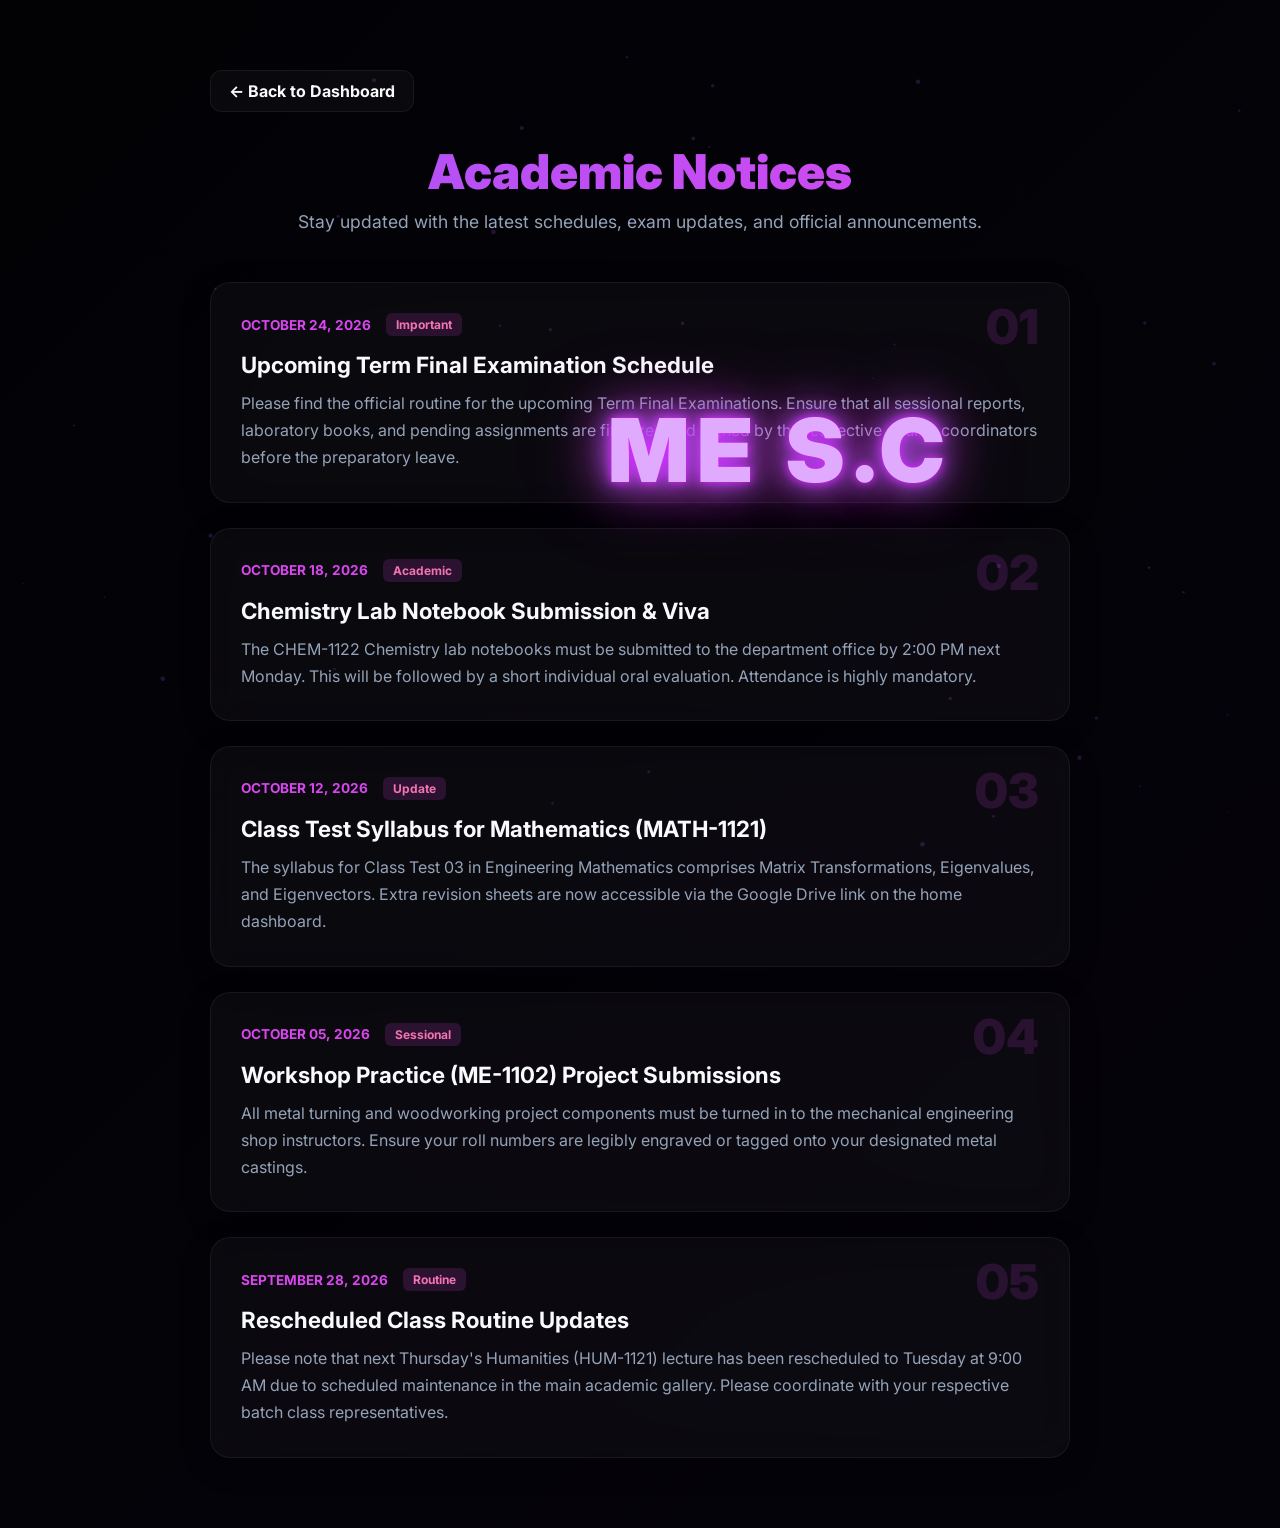
==== commit 47aba3fb: "Update notice.html" ====
--- a/notice.html
+++ b/notice.html
@@ -3,262 +3,285 @@
 <head>
     <meta charset="UTF-8">
     <meta name="viewport" content="width=device-width, initial-scale=1.0">
-    <title>Academic Vault | Notices</title>
-    <link rel="preconnect" href="https://fonts.googleapis.com">
-    <link rel="preconnect" href="https://fonts.gstatic.com" crossorigin>
+    <title>Notices | Academic Vault</title>
     <link href="https://fonts.googleapis.com/css2?family=Inter:wght@400;500;600;700;800;900&display=swap" rel="stylesheet">
     <link rel="stylesheet" href="style.css">
     <style>
-        /* Specific page adjustments for Notice Board alignment */
+        /* Specific Styles for Notice Page */
         .notice-container {
             max-width: 900px;
-            margin: 0 auto;
+            margin: 50px auto;
+            padding: 20px;
+            animation: fadeIn 0.8s ease-out;
+        }
+
+        .notice-header {
+            text-align: center;
+            margin-bottom: 50px;
+        }
+
+        .notice-header h1 {
+            font-size: 3rem;
+            font-weight: 900;
+            background: var(--accent-gradient);
+            -webkit-background-clip: text;
+            -webkit-text-fill-color: transparent;
+            margin-bottom: 10px;
+        }
+
+        .notice-header p {
+            color: var(--text-muted);
+            font-size: 1.1rem;
+        }
+
+        .notice-list {
             display: flex;
             flex-direction: column;
             gap: 25px;
         }
 
-        .notice-board-card {
+        .notice-card-item {
             background: var(--card-bg);
             border: 1px solid var(--border-glass);
-            border-radius: 24px;
-            padding: 35px;
+            border-radius: 20px;
+            padding: 30px;
             backdrop-filter: blur(20px);
             -webkit-backdrop-filter: blur(20px);
-            transition: var(--transition-smooth);
-            animation: fadeUp 0.7s cubic-bezier(0.25, 1, 0.5, 1) both;
-            will-change: transform, opacity;
-        }
-
-        .notice-board-card:hover {
-            transform: translateY(-4px);
+            box-shadow: 0 8px 32px 0 rgba(0, 0, 0, 0.15);
+            transition: all 0.3s cubic-bezier(0.25, 0.8, 0.25, 1);
+            position: relative;
+            overflow: hidden;
+        }
+
+        .notice-card-item:hover {
+            transform: translateY(-5px);
             background: var(--card-hover-bg);
-            border-color: rgba(217, 70, 239, 0.25);
-            box-shadow: 0 15px 35px -10px rgba(0, 0, 0, 0.5);
+            border-color: rgba(217, 70, 239, 0.3);
+            box-shadow: 0 12px 40px rgba(217, 70, 239, 0.15);
+        }
+
+        body.light .notice-card-item:hover {
+            border-color: rgba(124, 58, 237, 0.3);
+            box-shadow: 0 12px 40px rgba(124, 58, 237, 0.1);
+        }
+
+        .notice-number {
+            position: absolute;
+            top: 20px;
+            right: 30px;
+            font-size: 3rem;
+            font-weight: 900;
+            color: rgba(217, 70, 239, 0.15);
+            line-height: 1;
+        }
+
+        body.light .notice-number {
+            color: rgba(124, 58, 237, 0.12);
         }
 
         .notice-meta {
             display: flex;
-            justify-content: space-between;
+            gap: 15px;
             align-items: center;
-            margin-bottom: 20px;
-        }
-
-        .notice-number {
-            font-weight: 800;
-            color: #d946ef;
-            background: rgba(217, 70, 239, 0.1);
-            padding: 6px 14px;
-            border-radius: 10px;
+            margin-bottom: 15px;
+        }
+
+        .notice-date {
             font-size: 0.85rem;
-            letter-spacing: 0.5px;
-        }
-
-        .notice-date {
-            font-size: 0.88rem;
+            color: var(--accent-color);
+            font-weight: 700;
+            text-transform: uppercase;
+        }
+
+        .notice-badge {
+            background: rgba(217, 70, 239, 0.15);
+            color: #f472b6;
+            padding: 4px 10px;
+            border-radius: 6px;
+            font-size: 0.75rem;
+            font-weight: 700;
+        }
+
+        body.light .notice-badge {
+            background: rgba(124, 58, 237, 0.1);
+            color: #7c3aed;
+        }
+
+        .notice-card-item h2 {
+            font-size: 1.4rem;
+            color: var(--text-main);
+            margin-bottom: 12px;
+            padding-right: 50px;
+        }
+
+        .notice-card-item p {
             color: var(--text-muted);
-            font-weight: 500;
-        }
-
-        .notice-board-card h2 {
-            font-size: 1.5rem;
+            line-height: 1.7;
+            font-size: 1rem;
+        }
+
+        /* Back to Home Button Link */
+        .back-home-btn {
+            display: inline-flex;
+            align-items: center;
+            gap: 8px;
+            text-decoration: none;
             color: var(--text-main);
-            margin-bottom: 14px;
             font-weight: 700;
-            letter-spacing: -0.3px;
-        }
-
-        .notice-board-card p {
-            color: var(--text-muted);
-            line-height: 1.75;
-            font-size: 1rem;
-        }
-
-        /* Light mode structural balance overrides */
-        body.light .notice-board-card {
-            box-shadow: 0 10px 25px -5px rgba(15, 23, 42, 0.05);
-        }
-        body.light .notice-board-card h2 {
-            color: #0f172a;
-        }
-        body.light .notice-number {
-            background: rgba(168, 85, 247, 0.1);
-            color: #a855f7;
-        }
-
-        /* Staggered card appearance delays */
-        .notice-board-card:nth-child(1) { animation-delay: 0.05s; }
-        .notice-board-card:nth-child(2) { animation-delay: 0.10s; }
-        .notice-board-card:nth-child(3) { animation-delay: 0.15s; }
-        .notice-board-card:nth-child(4) { animation-delay: 0.20s; }
-        .notice-board-card:nth-child(5) { animation-delay: 0.25s; }
-
-        @media (max-width: 768px) {
-            .notice-board-card {
-                padding: 24px;
-            }
-            .notice-meta {
-                flex-direction: column;
-                align-items: flex-start;
-                gap: 10px;
-            }
-            .notice-board-card h2 {
-                font-size: 1.3rem;
-            }
+            margin-bottom: 30px;
+            padding: 10px 18px;
+            border-radius: 12px;
+            background: var(--card-bg);
+            border: 1px solid var(--border-glass);
+            transition: all 0.3s ease;
+        }
+
+        .back-home-btn:hover {
+            background: var(--card-hover-bg);
+            transform: translateX(-4px);
         }
     </style>
 </head>
 <body>
 
-    <div id="pageLoader" class="loader-overlay" aria-hidden="true">
-        <div class="spinner"></div>
-    </div>
-
     <canvas id="bg-canvas"></canvas>
 
     <div class="sc-diagonal-container">
         <div class="sc-background-text">ME S.C</div>
     </div>
 
-    <header class="mobile-header">
-        <div class="brand">AcademicVault</div>
-        <button id="menuToggle" class="touch-target" aria-label="Toggle Navigation Menu" aria-expanded="false" aria-controls="sidebar">
-            <span class="bar"></span>
-            <span class="bar"></span>
-            <span class="bar"></span>
-        </button>
-    </header>
-
-    <div class="app-container">
-        <aside id="sidebar" aria-label="Primary Navigation">
-            <div class="brand desktop-only">AcademicVault</div>
-            
-            <p class="nav-label">Navigation System</p>
-            <nav class="filter-menu">
-                <a href="index.html" class="filter-link searchable-item touch-target">
-                    <span>← Back to Home</span>
-                </a>
-                <a href="#" class="filter-link searchable-item touch-target">
-                    <span>Class Routine</span>
-                </a>
-                
-                <div class="submenu-container">
-                    <button class="filter-link submenu-toggle searchable-item touch-target" aria-haspopup="true" aria-expanded="false">
-                        <span class="menu-title">CT</span>
-                        <span class="arrow" aria-hidden="true">▼</span>
-                    </button>
-                    <div class="submenu" role="menu">
-                        <a href="#" class="filter-link sub-link searchable-item touch-target" role="menuitem">CT Syllabus</a>
-                        <a href="#" class="filter-link sub-link searchable-item touch-target" role="menuitem">CT Routine</a>
-                    </div>
-                </div>
-
-                <a href="#" class="filter-link searchable-item touch-target">
-                    <span>Lab</span>
-                </a>
-                <a href="#" class="filter-link searchable-item touch-target">
-                    <span>Cover Page Generator</span>
-                </a>
-                
-                <div class="submenu-container">
-                    <button class="filter-link submenu-toggle searchable-item touch-target" aria-haspopup="true" aria-expanded="false">
-                        <span class="menu-title">Contacts</span>
-                        <span class="arrow" aria-hidden="true">▼</span>
-                    </button>
-                    <div class="submenu" role="menu">
-                        <a href="#" class="filter-link sub-link searchable-item touch-target" role="menuitem">25 Series</a>
-                        <a href="#" class="filter-link sub-link searchable-item touch-target" role="menuitem">24 Series</a>
-                    </div>
-                </div>
-
-                <a href="#" class="filter-link searchable-item touch-target">
-                    <span>MechaVerse</span>
-                </a>
-                <a href="#" class="filter-link searchable-item touch-target">
-                    <span>MechaBot</span>
-                </a>
-            </nav>
-        </aside>
-
-        <main id="mainContent">
-            <div class="top-bar">
-                <div class="bar-spacer"></div>
-                <button id="themeBtn" class="touch-target" aria-label="Toggle Brightness Theme Mode">🌙 Theme</button>
-            </div>
-
-            <div class="center-title">
-                <h1>Official Notice Board</h1>
-            </div>
-
-            <div class="notice-container">
-                
-                <article class="notice-board-card">
-                    <div class="notice-meta">
-                        <span class="notice-number">Notice #01</span>
-                        <span class="notice-date">Post Date: July 14, 2026</span>
-                    </div>
-                    <h2>Upcoming Term Examination Schedule</h2>
-                    <p>
-                        Please find your upcoming mid-term sessional and theory breakdown allocations inside the corresponding drive folder links. Direct parameters concerning room matrices and physical assignments will be uploaded explicitly by corresponding instructors.
-                    </p>
-                </article>
-
-                <article class="notice-board-card">
-                    <div class="notice-meta">
-                        <span class="notice-number">Notice #02</span>
-                        <span class="notice-date">Post Date: July 10, 2026</span>
-                    </div>
-                    <h2>Mechanical Workshop Manual Updates</h2>
-                    <p>
-                        The workshop manual criteria listings for sessional courses ME-1102 and ME-1100 have been synchronized. Make sure to check updates and reference points ahead of submission target gates.
-                    </p>
-                </article>
-
-                <article class="notice-board-card">
-                    <div class="notice-meta">
-                        <span class="notice-number">Notice #03</span>
-                        <span class="notice-date">Post Date: July 05, 2026</span>
-                    </div>
-                    <h2>Class Test (CT) Routine Adjustments</h2>
-                    <p>
-                        Review the newly appended CT submenus configuration on the primary sidebar navigation panels. Syllabi revisions map directly to recent evaluation directives.
-                    </p>
-                </article>
-
-                <article class="notice-board-card">
-                    <div class="notice-meta">
-                        <span class="notice-number">Notice #04</span>
-                        <span class="notice-date">Post Date: June 28, 2026</span>
-                    </div>
-                    <h2>Cover Page Generator Release</h2>
-                    <p>
-                        Automated compilation frameworks have been linked. Use the sidebar link to map cover profiles with consistent typographical parameters across standard lab reports.
-                    </p>
-                </article>
-
-                <article class="notice-board-card">
-                    <div class="notice-meta">
-                        <span class="notice-number">Notice #05</span>
-                        <span class="notice-date">Post Date: June 15, 2026</span>
-                    </div>
-                    <h2>Welcome to Academic Vault Modular Portal</h2>
-                    <p>
-                        Your resource node deployment is active. Use search tools or category structures to query notes, module documents, or batch connection lines cleanly.
-                    </p>
-                </article>
-
-            </div>
-        </main>
+    <div class="notice-container">
+        <a href="index.html" class="back-home-btn">← Back to Dashboard</a>
+
+        <header class="notice-header">
+            <h1>Academic Notices</h1>
+            <p>Stay updated with the latest schedules, exam updates, and official announcements.</p>
+        </header>
+
+        <div class="notice-list">
+
+            <article class="notice-card-item">
+                <span class="notice-number">01</span>
+                <div class="notice-meta">
+                    <span class="notice-date">October 24, 2026</span>
+                    <span class="notice-badge">Important</span>
+                </div>
+                <h2>Upcoming Term Final Examination Schedule</h2>
+                <p>
+                    Please find the official routine for the upcoming Term Final Examinations. Ensure that all sessional reports, laboratory books, and pending assignments are finalized and signed by the respective course coordinators before the preparatory leave.
+                </p>
+            </article>
+
+            <article class="notice-card-item">
+                <span class="notice-number">02</span>
+                <div class="notice-meta">
+                    <span class="notice-date">October 18, 2026</span>
+                    <span class="notice-badge">Academic</span>
+                </div>
+                <h2>Chemistry Lab Notebook Submission & Viva</h2>
+                <p>
+                    The CHEM-1122 Chemistry lab notebooks must be submitted to the department office by 2:00 PM next Monday. This will be followed by a short individual oral evaluation. Attendance is highly mandatory.
+                </p>
+            </article>
+
+            <article class="notice-card-item">
+                <span class="notice-number">03</span>
+                <div class="notice-meta">
+                    <span class="notice-date">October 12, 2026</span>
+                    <span class="notice-badge">Update</span>
+                </div>
+                <h2>Class Test Syllabus for Mathematics (MATH-1121)</h2>
+                <p>
+                    The syllabus for Class Test 03 in Engineering Mathematics comprises Matrix Transformations, Eigenvalues, and Eigenvectors. Extra revision sheets are now accessible via the Google Drive link on the home dashboard.
+                </p>
+            </article>
+
+            <article class="notice-card-item">
+                <span class="notice-number">04</span>
+                <div class="notice-meta">
+                    <span class="notice-date">October 05, 2026</span>
+                    <span class="notice-badge">Sessional</span>
+                </div>
+                <h2>Workshop Practice (ME-1102) Project Submissions</h2>
+                <p>
+                    All metal turning and woodworking project components must be turned in to the mechanical engineering shop instructors. Ensure your roll numbers are legibly engraved or tagged onto your designated metal castings.
+                </p>
+            </article>
+
+            <article class="notice-card-item">
+                <span class="notice-number">05</span>
+                <div class="notice-meta">
+                    <span class="notice-date">September 28, 2026</span>
+                    <span class="notice-badge">Routine</span>
+                </div>
+                <h2>Rescheduled Class Routine Updates</h2>
+                <p>
+                    Please note that next Thursday's Humanities (HUM-1121) lecture has been rescheduled to Tuesday at 9:00 AM due to scheduled maintenance in the main academic gallery. Please coordinate with your respective batch class representatives.
+                </p>
+            </article>
+
+        </div>
     </div>
 
-    <button id="topBtn" class="touch-target" title="Scroll back to Top orientation layout" aria-label="Scroll back to Top">↑</button>
-
-    <a href="https://gemini.google.com" target="_blank" class="ai-button touch-target" title="Open Gemini Assistant Platform Interface" aria-label="Open Gemini Assistant">
-        🤖
-    </a>
-
-    <div id="sidebarOverlay" aria-hidden="true"></div>
-
-    <script src="script.js"></script>
+    <script>
+        document.addEventListener('DOMContentLoaded', () => {
+            // Synchronize Light/Dark Theme Preference
+            if (localStorage.getItem("theme") === "light") {
+                document.body.classList.add("light");
+            }
+
+            // Particle Background initialization matching the main index logic
+            const canvas = document.getElementById("bg-canvas");
+            const ctx = canvas.getContext("2d");
+
+            function resize() {
+                canvas.width = window.innerWidth;
+                canvas.height = window.innerHeight;
+            }
+            resize();
+            window.addEventListener("resize", resize);
+
+            let particles = [];
+            class Particle {
+                constructor() {
+                    this.x = Math.random() * canvas.width;
+                    this.y = Math.random() * canvas.height;
+                    this.size = Math.random() * 2 + 0.5;
+                    this.speedX = Math.random() * 0.3 - 0.15;
+                    this.speedY = Math.random() * 0.3 - 0.15;
+                }
+                update() {
+                    this.x += this.speedX;
+                    this.y += this.speedY;
+                    if (this.x > canvas.width) this.x = 0;
+                    if (this.x < 0) this.x = canvas.width;
+                    if (this.y > canvas.height) this.y = 0;
+                    if (this.y < 0) this.y = canvas.height;
+                }
+                draw() {
+                    ctx.fillStyle = document.body.classList.contains("light") 
+                        ? "rgba(124, 58, 237, 0.1)" 
+                        : "rgba(168, 85, 247, 0.2)";
+                    ctx.beginPath();
+                    ctx.arc(this.x, this.y, this.size, 0, Math.PI * 2);
+                    ctx.fill();
+                }
+            }
+
+            for (let i = 0; i < 40; i++) {
+                particles.push(new Particle());
+            }
+
+            function animate() {
+                ctx.clearRect(0, 0, canvas.width, canvas.height);
+                particles.forEach(p => {
+                    p.update();
+                    p.draw();
+                });
+                requestAnimationFrame(animate);
+            }
+            animate();
+        });
+    </script>
 </body>
 </html>
--- a/style.css
+++ b/style.css
@@ -1,28 +1,45 @@
+/* ==========================================================================
+   1. ROOT VARIABLES & THEMES
+   ========================================================================== */
 :root {
+    /* Dark Mode (Default) - Preserving original design */
     --bg-gradient: linear-gradient(135deg, #020205 0%, #05030a 100%);
-    --sidebar-bg: rgba(10, 15, 30, 0.92);
+    --sidebar-bg: rgba(10, 15, 30, 0.85);
     --card-bg: rgba(255, 255, 255, 0.03);
     --card-hover-bg: rgba(255, 255, 255, 0.07);
     --text-main: #f8fafc;
     --text-muted: #94a3b8;
-    --text-sidebar-active: #ffffff;
     --accent-color: #d946ef;
     --accent-gradient: linear-gradient(135deg, #a855f7 0%, #d946ef 100%);
     --border-glass: rgba(255, 255, 255, 0.06);
-    --highlight-bg: rgba(217, 70, 239, 0.4);
-    --highlight-text: #ffffff;
-    --transition-smooth: all 0.35s cubic-bezier(0.25, 1, 0.5, 1);
-    --focus-ring: 0 0 0 3px rgba(217, 70, 239, 0.5);
-}
-
-/* Base Configuration & Layout Performance */
+    --highlight-bg: rgba(217, 70, 239, 0.3);
+    --active-menu-bg: rgba(168, 85, 247, 0.2);
+}
+
+/* Completely Improved Light Mode - Ensuring high legibility and beautiful glassmorphism */
+body.light {
+    --bg-gradient: linear-gradient(135deg, #f1f5f9 0%, #e2e8f0 100%);
+    --sidebar-bg: rgba(255, 255, 255, 0.85);
+    --card-bg: rgba(255, 255, 255, 0.65);
+    --card-hover-bg: rgba(255, 255, 255, 0.9);
+    --text-main: #0f172a;
+    --text-muted: #475569;
+    --accent-color: #a855f7;
+    --accent-gradient: linear-gradient(135deg, #7c3aed 0%, #a855f7 100%);
+    --border-glass: rgba(15, 23, 42, 0.12);
+    --highlight-bg: rgba(168, 85, 247, 0.25);
+    --active-menu-bg: rgba(124, 58, 237, 0.15);
+}
+
+/* ==========================================================================
+   2. BASE STYLES & RESET
+   ========================================================================== */
 * {
     margin: 0;
     padding: 0;
     box-sizing: border-box;
     font-family: 'Inter', system-ui, -apple-system, sans-serif;
-    -webkit-font-smoothing: antialiased;
-    -moz-osx-font-smoothing: grayscale;
+    transition: background-color 0.3s ease, border-color 0.3s ease;
 }
 
 body {
@@ -30,77 +47,9 @@
     color: var(--text-main);
     min-height: 100vh;
     overflow-x: hidden;
-    opacity: 0;
-    transition: opacity 0.4s ease-in-out;
-}
-
-body.page-loaded {
-    opacity: 1;
-}
-
-/* Custom Theme Scrollbar Layout */
-::-webkit-scrollbar {
-    width: 10px;
-    height: 10px;
-}
-
-::-webkit-scrollbar-track {
-    background: #020205;
-}
-
-::-webkit-scrollbar-thumb {
-    background: linear-gradient(180deg, #a855f7 0%, #d946ef 100%);
-    border-radius: 5px;
-    border: 2px solid #020205;
-}
-
-::-webkit-scrollbar-thumb:hover {
-    background: #e879f9;
-}
-
-/* Subtle Skeleton Loader Screen Overlay */
-.loader-overlay {
-    position: fixed;
-    top: 0;
-    left: 0;
-    width: 100%;
-    height: 100%;
-    background: #020205;
-    z-index: 9999;
-    display: flex;
-    justify-content: center;
-    align-items: center;
-    transition: opacity 0.35s ease, visibility 0.35s ease;
-}
-
-.loader-overlay.fade-out {
-    opacity: 0;
-    visibility: hidden;
-    pointer-events: none;
-}
-
-.spinner {
-    width: 48px;
-    height: 48px;
-    border: 4px solid rgba(217, 70, 239, 0.1);
-    border-top: 4px solid var(--accent-color);
-    border-radius: 50%;
-    animation: spin 0.8s linear infinite;
-}
-
-@keyframes spin {
-    to { transform: rotate(360deg); }
-}
-
-/* Focus Indicators Accessibility */
-input:focus-visible, 
-button:focus-visible, 
-a:focus-visible {
-    outline: none;
-    box-shadow: var(--focus-ring) !important;
-}
-
-/* Background Animated Canvas Canvas */
+}
+
+/* Background canvas and animated background text */
 #bg-canvas {
     position: fixed;
     top: 0;
@@ -109,7 +58,6 @@
     height: 100%;
     pointer-events: none;
     z-index: 1;
-    will-change: transform;
 }
 
 .sc-diagonal-container {
@@ -127,40 +75,52 @@
 }
 
 .sc-background-text {
-    font-size: clamp(3rem, 8vw, 5.5rem);
+    font-size: 5.5rem;
     font-weight: 900;
     color: #e0aaff;
     letter-spacing: 8px;
-    text-shadow: 0 0 10px #df24ff, 0 0 25px #a855f7, 0 0 50px #d946ef, 0 0 80px rgba(217, 70, 239, 0.4);
-    animation: diagonalMovement 14s ease-in-out infinite alternate;
-    will-change: transform;
+    text-shadow:
+        0 0 10px #df24ff,
+        0 0 25px #a855f7,
+        0 0 50px #d946ef,
+        0 0 80px rgba(217, 70, 239, 0.6);
+    animation: diagonalMovement 12s ease-in-out infinite alternate;
+}
+
+/* High contrast background text in Light Mode */
+body.light .sc-background-text {
+    color: rgba(124, 58, 237, 0.15);
+    text-shadow: none;
 }
 
 @keyframes diagonalMovement {
-    0% { transform: translate(-40px, -40px); }
-    100% { transform: translate(40px, 40px) scale(1.03); }
-}
-
-/* App Core Interface Workspace */
+    0% { transform: translate(-50px, -50px); }
+    50% { transform: translate(0px, 0px) scale(1.05); }
+    100% { transform: translate(50px, 50px); }
+}
+
+/* App structure */
 .app-container {
     display: flex;
     position: relative;
     z-index: 2;
 }
 
-/* Fixed High Fidelity Desktop Sidebar Configuration */
+/* ==========================================================================
+   3. SIDEBAR NAVIGATION
+   ========================================================================== */
 aside {
     width: 280px;
     background: var(--sidebar-bg);
     backdrop-filter: blur(20px);
     -webkit-backdrop-filter: blur(20px);
     border-right: 1px solid var(--border-glass);
-    padding: 40px 24px;
+    padding: 30px 20px;
     position: fixed;
     height: 100vh;
     overflow-y: auto;
     z-index: 100;
-    transition: var(--transition-smooth);
+    transition: transform 0.4s cubic-bezier(0.4, 0, 0.2, 1);
 }
 
 .brand {
@@ -169,141 +129,148 @@
     background: var(--accent-gradient);
     -webkit-background-clip: text;
     -webkit-text-fill-color: transparent;
-    margin-bottom: 35px;
-    letter-spacing: -0.5px;
+    margin-bottom: 30px;
 }
 
 .nav-label {
-    font-size: 0.78rem;
-    letter-spacing: 1.2px;
+    font-size: 0.8rem;
+    letter-spacing: 1px;
     color: var(--text-muted);
+    margin-bottom: 15px;
+    font-weight: 700;
     text-transform: uppercase;
-    margin-bottom: 18px;
-    font-weight: 700;
 }
 
 .filter-menu {
     display: flex;
     flex-direction: column;
-    gap: 10px;
-}
-
-.filter-link {
+    gap: 8px;
+}
+
+.filter-link, .submenu-trigger {
+    display: flex;
+    justify-content: space-between;
+    align-items: center;
     text-decoration: none;
-    padding: 14px 18px;
-    border-radius: 14px;
-    color: var(--text-main); /* Max visibility within mobile frameworks */
+    padding: 13px 16px;
+    border-radius: 12px;
+    color: var(--text-muted);
     font-weight: 500;
-    transition: var(--transition-smooth);
-    display: flex;
-    align-items: center;
-    justify-content: space-between;
-    background: transparent;
+    font-size: 0.95rem;
+    background: none;
     border: none;
     width: 100%;
+    text-align: left;
     cursor: pointer;
-    font-size: 0.98rem;
-    text-align: left;
-}
-
-.filter-link:hover {
+    transition: all 0.3s cubic-bezier(0.25, 0.8, 0.25, 1);
+}
+
+.filter-link:hover, .submenu-trigger:hover {
     background: var(--card-hover-bg);
-    color: var(--text-sidebar-active);
-    transform: translateX(6px);
-}
-
-.filter-link.active {
+    color: var(--text-main);
+    transform: translateX(4px);
+}
+
+/* Active Class Highlight */
+.filter-link.active, .submenu-link.active {
     background: var(--accent-gradient);
     color: white !important;
     font-weight: 700;
     box-shadow: 0 4px 15px rgba(217, 70, 239, 0.3);
 }
 
-/* Submenu Architecture with Core Dropdown Animations */
+/* Submenu Containers */
 .submenu-container {
     display: flex;
     flex-direction: column;
     width: 100%;
 }
 
-.submenu-toggle .arrow {
-    font-size: 0.65rem;
-    transition: transform 0.3s cubic-bezier(0.4, 0, 0.2, 1);
-    color: var(--text-muted);
-}
-
-.submenu-container.expanded .submenu-toggle .arrow {
+.submenu-trigger .arrow {
+    font-size: 0.7rem;
+    transition: transform 0.3s ease;
+}
+
+.submenu-container.open .submenu-trigger .arrow {
     transform: rotate(180deg);
-    color: var(--text-sidebar-active);
+}
+
+.submenu-container.open .submenu-trigger {
+    background: var(--active-menu-bg);
+    color: var(--text-main);
 }
 
 .submenu {
     max-height: 0;
     overflow: hidden;
-    transition: max-height 0.4s cubic-bezier(0.4, 0, 0.2, 1), opacity 0.3s ease;
-    opacity: 0;
+    transition: max-height 0.3s cubic-bezier(0.4, 0, 0.2, 1);
+    padding-left: 15px;
     display: flex;
     flex-direction: column;
-    gap: 6px;
-    padding-left: 14px;
-}
-
-.submenu-container.expanded .submenu {
-    max-height: 300px; 
-    opacity: 1;
-    margin-top: 6px;
-    margin-bottom: 6px;
-}
-
-.sub-link {
-    padding: 12px 18px;
-    font-size: 0.92rem;
+    gap: 4px;
+}
+
+.submenu-container.open .submenu {
+    max-height: 150px; /* Calculated maximum height */
+    margin-top: 4px;
+    margin-bottom: 4px;
+}
+
+.submenu-link {
+    text-decoration: none;
+    padding: 10px 16px;
+    font-size: 0.9rem;
     color: var(--text-muted);
-}
-
-.sub-link:hover {
-    color: var(--text-sidebar-active);
-}
-
-/* Workspace Frame Environment Layout */
+    border-radius: 10px;
+    transition: all 0.3s ease;
+}
+
+.submenu-link:hover {
+    background: var(--card-hover-bg);
+    color: var(--text-main);
+    transform: translateX(4px);
+}
+
+
+/* ==========================================================================
+   4. MAIN CONTENT & TOP BAR
+   ========================================================================== */
 main {
     margin-left: 280px;
     padding: 40px 50px;
     flex: 1;
-    min-width: 0;
+    min-height: 100vh;
+    animation: fadeIn 0.8s ease-out;
 }
 
 .top-bar {
     display: flex;
-    justify-content: space-between;
+    justify-content: flex-end; /* Notice button was removed from homepage, only theme toggle remains */
     align-items: center;
+    margin-bottom: 25px;
+}
+
+#themeBtn {
+    background: var(--accent-gradient);
+    border: none;
+    padding: 12px 22px;
+    border-radius: 14px;
+    color: white;
+    font-weight: 700;
+    cursor: pointer;
+    box-shadow: 0 4px 15px rgba(168, 85, 247, 0.25);
+    transition: transform 0.3s ease, box-shadow 0.3s ease;
+}
+
+#themeBtn:hover {
+    transform: translateY(-2px);
+    box-shadow: 0 6px 20px rgba(168, 85, 247, 0.4);
+}
+
+.center-title {
+    display: flex;
+    justify-content: center;
     margin-bottom: 30px;
-}
-
-#themeBtn {
-    background: var(--card-bg);
-    border: 1px solid var(--border-glass);
-    padding: 12px 24px;
-    border-radius: 14px;
-    color: var(--text-main);
-    cursor: pointer;
-    font-weight: 600;
-    transition: var(--transition-smooth);
-    backdrop-filter: blur(10px);
-}
-
-#themeBtn:hover {
-    background: var(--accent-gradient);
-    color: white;
-    transform: translateY(-2px);
-    box-shadow: 0 4px 15px rgba(217, 70, 239, 0.4);
-    border-color: transparent;
-}
-
-.center-title {
-    display: flex;
-    justify-content: center;
-    margin-bottom: 35px;
 }
 
 .center-title h1 {
@@ -312,263 +279,234 @@
     background: var(--accent-gradient);
     -webkit-background-clip: text;
     -webkit-text-fill-color: transparent;
-    letter-spacing: -1px;
-}
-
-.welcome-header-block {
+    letter-spacing: 2px;
+}
+
+.main-header {
     display: flex;
     justify-content: space-between;
     align-items: center;
-    gap: 30px;
-    margin-bottom: 45px;
+    gap: 20px;
+    margin-bottom: 40px;
 }
 
 .welcome-text h1 {
-    font-size: 2rem;
+    font-size: 1.8rem;
+    margin-bottom: 10px;
     font-weight: 800;
-    margin-bottom: 8px;
-    letter-spacing: -0.5px;
 }
 
 .welcome-text p {
     color: var(--text-muted);
+}
+
+#clock {
+    margin-top: 10px;
+    font-weight: 700;
+    color: var(--accent-color);
     font-size: 1.05rem;
 }
 
-#clock {
-    margin-top: 12px;
-    font-weight: 700;
-    color: #d946ef;
-    font-variant-numeric: tabular-nums;
-    letter-spacing: 0.5px;
-    text-shadow: 0 0 15px rgba(217, 70, 239, 0.2);
-}
-
+/* ==========================================================================
+   5. SEARCH BAR & SEARCH HIGHLIGHTS
+   ========================================================================== */
 .search-wrapper {
-    width: 380px;
+    width: 350px;
 }
 
 .search-bar {
     width: 100%;
-    padding: 16px 24px;
-    border-radius: 16px;
+    padding: 15px 20px;
+    border-radius: 14px;
     border: 1px solid var(--border-glass);
     background: rgba(15, 23, 42, 0.6);
     color: white;
     outline: none;
-    font-size: 1rem;
-    transition: var(--transition-smooth);
-    backdrop-filter: blur(10px);
+    font-size: 0.95rem;
+    transition: all 0.3s ease;
 }
 
 .search-bar:focus {
     border-color: var(--accent-color);
-    background: rgba(15, 23, 42, 0.85);
-    box-shadow: 0 0 0 4px rgba(217, 70, 239, 0.25);
-}
-
-/* Attractively Refined Statistics Panels */
+    box-shadow: 0 0 15px rgba(217, 70, 239, 0.25);
+}
+
+body.light .search-bar {
+    background: rgba(255, 255, 255, 0.9);
+    color: #0f172a;
+    border: 1px solid rgba(15, 23, 42, 0.15);
+}
+
+body.light .search-bar:focus {
+    border-color: #7c3aed;
+    box-shadow: 0 0 15px rgba(124, 58, 237, 0.15);
+}
+
+/* Search Highlight style */
+mark.highlight {
+    background: var(--highlight-bg);
+    color: inherit;
+    border-radius: 4px;
+    padding: 0 2px;
+}
+
+.no-results-message {
+    grid-column: 1 / -1;
+    text-align: center;
+    padding: 40px;
+    background: var(--card-bg);
+    border-radius: 20px;
+    border: 1px solid var(--border-glass);
+    font-size: 1.1rem;
+    color: var(--text-muted);
+}
+
+/* ==========================================================================
+   6. STATS & COURSE CARDS
+   ========================================================================== */
 .stats-grid {
     display: grid;
-    grid-template-columns: repeat(auto-fit, minmax(240px, 1fr));
-    gap: 30px;
-    margin-bottom: 45px;
+    grid-template-columns: repeat(auto-fit, minmax(220px, 1fr));
+    gap: 25px;
+    margin-bottom: 40px;
 }
 
 .stat-card {
-    position: relative;
     background: var(--card-bg);
-    padding: 35px 30px;
-    border-radius: 24px;
+    padding: 30px;
+    border-radius: 20px;
     text-align: center;
     backdrop-filter: blur(20px);
     -webkit-backdrop-filter: blur(20px);
     border: 1px solid var(--border-glass);
-    overflow: hidden;
-    transition: var(--transition-smooth);
-}
-
-.stat-icon-glow {
-    position: absolute;
-    top: -50px;
-    left: -50px;
-    width: 100px;
-    height: 100px;
-    background: rgba(168, 85, 247, 0.15);
-    filter: blur(30px);
-    border-radius: 50%;
-    transition: var(--transition-smooth);
-}
-
-.stat-card:hover {
-    transform: translateY(-4px);
-    border-color: rgba(217, 70, 239, 0.25);
-    box-shadow: 0 12px 30px -10px rgba(0, 0, 0, 0.5);
-}
-
-.stat-card:hover .stat-icon-glow {
-    background: rgba(217, 70, 239, 0.3);
-    transform: scale(1.5);
+    box-shadow: 0 8px 32px 0 rgba(0, 0, 0, 0.1);
 }
 
 .stat-card h2 {
-    font-size: 2.5rem;
+    font-size: 2.2rem;
+    color: var(--accent-color);
+    margin-bottom: 10px;
     font-weight: 800;
-    color: #d946ef;
-    margin-bottom: 8px;
-    background: var(--accent-gradient);
-    -webkit-background-clip: text;
-    -webkit-text-fill-color: transparent;
-}
-
-.stat-card p {
-    font-weight: 600;
-    color: var(--text-muted);
-}
-
-/* Search Unmatched State Intermediary Window */
-.no-results-hidden {
-    display: none;
-}
-
-.no-results-visible {
-    display: block;
-    text-align: center;
-    padding: 50px;
-    background: var(--card-bg);
-    border-radius: 24px;
-    border: 1px solid var(--border-glass);
-    margin-bottom: 45px;
-    color: var(--text-muted);
-    font-size: 1.15rem;
-    animation: fadeUp 0.4s cubic-bezier(0.25, 1, 0.5, 1);
-}
-
-/* Dynamic Equal Height Grid Architecture Modules */
+}
+
 .notes-grid {
     display: grid;
     grid-template-columns: repeat(auto-fill, minmax(320px, 1fr));
-    gap: 30px;
+    gap: 25px;
 }
 
 .note-card {
     background: var(--card-bg);
     border: 1px solid var(--border-glass);
-    border-radius: 24px;
-    padding: 32px;
+    border-radius: 20px;
+    padding: 28px;
     text-decoration: none;
     display: flex;
     flex-direction: column;
     justify-content: space-between;
-    height: 100%; /* Forces exact grid alignment boundaries */
-    transition: var(--transition-smooth);
-    animation: fadeUp 0.7s cubic-bezier(0.25, 1, 0.5, 1) both;
-    will-change: transform, opacity;
-}
-
-.card-inner-wrapper {
-    display: flex;
-    flex-direction: column;
-    flex-grow: 1;
+    transition: all 0.3s cubic-bezier(0.25, 0.8, 0.25, 1);
+    box-shadow: 0 8px 32px 0 rgba(0, 0, 0, 0.15);
+    animation: fadeUp 0.8s cubic-bezier(0.25, 1, 0.5, 1) both;
 }
 
 .note-card:hover {
     transform: translateY(-8px);
     background: var(--card-hover-bg);
-    border-color: rgba(217, 70, 239, 0.35);
-    box-shadow: 0 20px 40px -15px rgba(0, 0, 0, 0.6);
+    border-color: rgba(217, 70, 239, 0.3);
+    box-shadow: 0 12px 40px rgba(217, 70, 239, 0.15);
+}
+
+body.light .note-card:hover {
+    border-color: rgba(124, 58, 237, 0.3);
+    box-shadow: 0 12px 40px rgba(124, 58, 237, 0.1);
 }
 
 .card-header {
-    margin-bottom: 20px;
+    margin-bottom: 18px;
 }
 
 .tag {
     background: rgba(217, 70, 239, 0.12);
     color: #f472b6;
-    padding: 6px 14px;
-    border-radius: 10px;
-    font-size: 0.82rem;
+    padding: 6px 12px;
+    border-radius: 8px;
+    font-size: 0.8rem;
     font-weight: 600;
-    letter-spacing: 0.3px;
+}
+
+body.light .tag {
+    background: rgba(124, 58, 237, 0.1);
+    color: #7c3aed;
 }
 
 .note-card h3 {
-    color: white;
-    font-size: 1.4rem;
+    color: var(--text-main);
+    margin: 15px 0;
+    font-size: 1.3rem;
     font-weight: 700;
-    margin: 16px 0;
-    transition: var(--transition-smooth);
 }
 
 .note-card p {
     color: var(--text-muted);
-    line-height: 1.65;
-    font-size: 0.98rem;
+    line-height: 1.6;
+    font-size: 0.95rem;
 }
 
 .card-footer {
     display: flex;
     justify-content: space-between;
-    align-items: center;
     border-top: 1px solid var(--border-glass);
-    padding-top: 20px;
-    margin-top: 24px;
+    padding-top: 16px;
+    margin-top: 20px;
     color: var(--text-muted);
-    font-size: 0.92rem;
-    font-weight: 500;
+    font-size: 0.85rem;
 }
 
 .action-btn {
-    color: #d946ef;
+    color: var(--accent-color);
     font-weight: 700;
-    transition: var(--transition-smooth);
+    transition: transform 0.3s ease;
 }
 
 .note-card:hover .action-btn {
-    transform: translateX(6px);
-    color: #e879f9;
-}
-
-/* Enhanced Touch Access Utility Launchers */
+    transform: translateX(4px);
+}
+
+/* ==========================================================================
+   7. FLOATING ACTION BUTTONS
+   ========================================================================== */
 #topBtn {
     position: fixed;
     bottom: 30px;
     right: 30px;
-    width: 60px;
-    height: 60px;
+    width: 55px;
+    height: 55px;
     border: none;
     border-radius: 50%;
-    background: #d946ef;
+    background: var(--accent-gradient);
     color: white;
-    font-size: 24px;
+    font-size: 22px;
     cursor: pointer;
-    z-index: 999;
-    transition: var(--transition-smooth);
-    display: flex;
-    justify-content: center;
-    align-items: center;
-    box-shadow: 0 8px 25px rgba(217, 70, 239, 0.4);
+    z-index: 99;
+    box-shadow: 0 4px 15px rgba(217, 70, 239, 0.4);
     opacity: 0;
     visibility: hidden;
-    transform: scale(0.8);
-}
-
-#topBtn.visible {
+    transition: all 0.3s ease;
+}
+
+#topBtn.show {
     opacity: 1;
     visibility: visible;
-    transform: scale(1);
 }
 
 #topBtn:hover {
-    transform: translateY(-4px) scale(1.05);
-    background: #e879f9;
-    box-shadow: 0 12px 30px rgba(217, 70, 239, 0.6);
+    transform: translateY(-4px);
+    box-shadow: 0 6px 20px rgba(217, 70, 239, 0.6);
 }
 
 .ai-button {
     position: fixed;
-    bottom: 110px;
+    bottom: 100px;
     right: 30px;
     width: 60px;
     height: 60px;
@@ -576,244 +514,162 @@
     display: flex;
     justify-content: center;
     align-items: center;
-    font-size: 26px;
+    font-size: 28px;
     background: var(--accent-gradient);
     color: white;
-    box-shadow: 0 8px 25px rgba(217, 70, 239, 0.4);
+    box-shadow: 0 0 30px rgba(217, 70, 239, 0.4);
     cursor: pointer;
-    z-index: 999;
+    z-index: 99;
     text-decoration: none;
-    transition: var(--transition-smooth);
+    transition: all 0.3s ease;
 }
 
 .ai-button:hover {
-    transform: scale(1.1) rotate(8deg);
-    box-shadow: 0 12px 35px rgba(217, 70, 239, 0.7);
-}
-
-/* Mobile Setup Hooks initialization */
-.mobile-header { display: none; }
-#sidebarOverlay { display: none; }
-
-/* Global Text Search Highlighter Elements */
-.search-match {
-    background: var(--highlight-bg);
-    color: var(--highlight-text);
-    border-radius: 4px;
-    padding: 0 2px;
-    font-weight: 700;
-}
-
-/* Card Entrance Stagger Sequences Animations */
-@keyframes fadeUp {
-    from {
-        opacity: 0;
-        transform: translateY(30px);
-    }
-    to {
-        opacity: 1;
-        transform: translateY(0);
-    }
-}
-
-.note-card:nth-child(1) { animation-delay: 0.04s; }
-.note-card:nth-child(2) { animation-delay: 0.08s; }
-.note-card:nth-child(3) { animation-delay: 0.12s; }
-.note-card:nth-child(4) { animation-delay: 0.16s; }
-.note-child:nth-child(5) { animation-delay: 0.20s; }
-.note-card:nth-child(6) { animation-delay: 0.24s; }
-.note-card:nth-child(7) { animation-delay: 0.28s; }
-.note-card:nth-child(8) { animation-delay: 0.32s; }
-.note-card:nth-child(9) { animation-delay: 0.36s; }
-.note-card:nth-child(10) { animation-delay: 0.40s; }
-
-/* -------------------------------------------------------------------------- */
-/* PRECISE, HIGH CONTRAST LIGHT THEME REFINEMENTS                            */
-/* -------------------------------------------------------------------------- */
-
-body.light {
-    --bg-gradient: linear-gradient(135deg, #f8fafc 0%, #e2e8f0 100%);
-    --sidebar-bg: rgba(255, 255, 255, 0.95);
-    --card-bg: #ffffff;
-    --card-hover-bg: #f1f5f9;
-    --text-main: #0f172a;
-    --text-muted: #475569;
-    --text-sidebar-active: #000000;
-    --border-glass: rgba(15, 23, 42, 0.08);
-    --highlight-bg: rgba(168, 85, 247, 0.25);
-    --highlight-text: #000000;
-}
-
-body.light ::webkit-scrollbar-track { background: #f8fafc; }
-body.light ::webkit-scrollbar-thumb { border: 2px solid #f8fafc; }
-
-body.light .sc-background-text {
-    color: #e9d5ff;
-    text-shadow: 0 0 10px rgba(168, 85, 247, 0.15);
-    opacity: 0.35;
-}
-
-body.light .search-bar {
-    background: #ffffff;
-    color: #0f172a;
-    border: 1px solid #cbd5e1;
-}
-
-body.light .search-bar::placeholder { color: #94a3b8; }
-body.light .note-card h3 { color: #0f172a; }
-
-body.light .note-card {
-    box-shadow: 0 10px 25px -5px rgba(15, 23, 42, 0.05), 0 8px 10px -6px rgba(15, 23, 42, 0.05);
-}
-
-body.light .note-card:hover {
-    border-color: rgba(168, 85, 247, 0.4);
-    box-shadow: 0 20px 25px -5px rgba(15, 23, 42, 0.1);
-}
-
-body.light .tag {
-    background: rgba(168, 85, 247, 0.1);
-    color: #a855f7;
-}
-
-body.light .filter-link { color: #1e293b; }
-body.light .filter-link:hover {
-    background: rgba(168, 85, 247, 0.08);
-    color: #000000;
-}
-body.light .filter-link.active { color: white !important; }
-
-body.light .mobile-header {
-    background: rgba(255, 255, 255, 0.95);
-    border-bottom: 1px solid #cbd5e1;
-}
-
-body.light .bar { background: #0f172a; }
-
-/* -------------------------------------------------------------------------- */
-/* FULL POWERED ULTRA-RESPONSIVE VIEWPORT BREAKPOINTS                        */
-/* -------------------------------------------------------------------------- */
-
-@media (max-width: 1024px) {
-    main { padding: 40px 30px; }
-    .welcome-header-block {
-        flex-direction: column;
-        align-items: flex-start;
-        gap: 24px;
-    }
-    .search-wrapper { width: 100%; }
-}
-
-@media (max-width: 768px) {
-    body {
-        padding-top: 70px; /* Safe clearing block offsets for sticky tracking menus */
-    }
-
-    .desktop-only { display: none !important; }
-
-    /* Crisp High Target Mobile Header Structure */
-    .mobile-header {
+    transform: scale(1.1) translateY(-2px);
+    box-shadow: 0 0 35px rgba(217, 70, 239, 0.7);
+}
+
+/* ==========================================================================
+   8. MOBILE RESPONSIVENESS & SIDEBAR TOGGLES
+   ========================================================================== */
+.mobile-top-nav {
+    display: none;
+}
+
+#sidebar-overlay {
+    position: fixed;
+    top: 0;
+    left: 0;
+    width: 100vw;
+    height: 100vh;
+    background: rgba(0, 0, 0, 0.5);
+    backdrop-filter: blur(4px);
+    z-index: 95;
+    opacity: 0;
+    visibility: hidden;
+    transition: all 0.3s ease;
+}
+
+@media(max-width: 1024px) {
+    /* Mobile Top Navbar */
+    .mobile-top-nav {
         display: flex;
         justify-content: space-between;
         align-items: center;
+        background: var(--sidebar-bg);
+        backdrop-filter: blur(20px);
+        -webkit-backdrop-filter: blur(20px);
+        border-bottom: 1px solid var(--border-glass);
+        padding: 15px 25px;
         position: fixed;
         top: 0;
         left: 0;
         width: 100%;
         height: 70px;
-        background: rgba(10, 15, 30, 0.94);
-        backdrop-filter: blur(15px);
-        -webkit-backdrop-filter: blur(15px);
-        border-bottom: 1px solid var(--border-glass);
-        padding: 0 24px;
         z-index: 101;
     }
 
-    .mobile-header .brand { margin-bottom: 0; }
-
-    /* Expanded Accessible Touch Target Buttons Mapping */
-    .touch-target {
-        min-width: 44px;
-        min-height: 44px;
-    }
-
-    #menuToggle {
-        background: transparent;
+    .mobile-brand {
+        font-size: 1.3rem;
+        font-weight: 800;
+        background: var(--accent-gradient);
+        -webkit-background-clip: text;
+        -webkit-text-fill-color: transparent;
+    }
+
+    /* Hamburger Toggle Button */
+    #menu-toggle {
+        background: none;
         border: none;
-        width: 44px;
-        height: 44px;
+        cursor: pointer;
         display: flex;
         flex-direction: column;
-        justify-content: center;
-        align-items: flex-end;
         gap: 6px;
-        cursor: pointer;
-    }
-
-    .bar {
-        width: 28px;
+        padding: 8px;
+    }
+
+    #menu-toggle .bar {
+        display: block;
+        width: 25px;
         height: 3px;
-        background: white;
-        border-radius: 2px;
-        transition: var(--transition-smooth);
-    }
-    #menuToggle .bar:nth-child(2) { width: 20px; }
-
-    #menuToggle.active .bar:nth-child(1) {
+        background: var(--text-main);
+        border-radius: 3px;
+        transition: all 0.3s ease;
+    }
+
+    /* Hamburger Active state animation */
+    #menu-toggle.active .bar:nth-child(1) {
         transform: translateY(9px) rotate(45deg);
-        width: 28px;
-    }
-    #menuToggle.active .bar:nth-child(2) { opacity: 0; }
-    #menuToggle.active .bar:nth-child(3) {
+    }
+    #menu-toggle.active .bar:nth-child(2) {
+        opacity: 0;
+    }
+    #menu-toggle.active .bar:nth-child(3) {
         transform: translateY(-9px) rotate(-45deg);
-        width: 28px;
-    }
-
-    /* Dynamic Mobile Drawer Navigation Layout */
+    }
+
+    /* Slide-in Mobile Sidebar */
     aside {
-        width: 300px;
-        left: -300px;
+        transform: translateX(-100%);
         top: 70px;
         height: calc(100vh - 70px);
-        padding: 30px 20px;
-        box-shadow: 25px 0 40px rgba(0,0,0,0.35);
-    }
-
-    aside.open { left: 0; }
+        width: 290px;
+        box-shadow: 15px 0 30px rgba(0, 0, 0, 0.4);
+    }
+
+    aside.active {
+        transform: translateX(0);
+    }
+
+    #sidebar-overlay.active {
+        opacity: 1;
+        visibility: visible;
+    }
+
+    /* Adjust page container offset for top navbar */
+    .app-container {
+        padding-top: 70px;
+    }
 
     main {
         margin-left: 0;
-        padding: 24px 20px;
-    }
-
-    .sc-diagonal-container { padding-left: 0; }
-    .center-title h1 { font-size: 2rem; }
-    .welcome-text h1 { font-size: 1.65rem; }
-
-    .stats-grid, .notes-grid {
-        grid-template-columns: 1fr;
-        gap: 20px;
-    }
-
-    /* Active Darkening Layer Filter Backdrops */
-    #sidebarOverlay {
-        display: block;
-        position: fixed;
-        top: 70px;
-        left: 0;
-        width: 100vw;
-        height: calc(100vh - 70px);
-        background: rgba(0, 0, 0, 0.55);
-        backdrop-filter: blur(5px);
-        -webkit-backdrop-filter: blur(5px);
-        z-index: 99;
+        padding: 30px 20px;
+    }
+
+    .main-header {
+        flex-direction: column;
+        align-items: stretch;
+    }
+
+    .search-wrapper {
+        width: 100%;
+    }
+
+    .sc-diagonal-container {
+        padding-left: 0;
+    }
+
+    .sc-background-text {
+        font-size: 3rem;
+        letter-spacing: 4px;
+    }
+}
+
+/* ==========================================================================
+   9. KEYFRAMES & TRANSITIONS
+   ========================================================================== */
+@keyframes fadeIn {
+    from { opacity: 0; }
+    to { opacity: 1; }
+}
+
+@keyframes fadeUp {
+    from {
         opacity: 0;
-        visibility: hidden;
-        transition: var(--transition-smooth);
-    }
-
-    #sidebarOverlay.visible {
+        transform: translateY(40px);
+    }
+    to {
         opacity: 1;
-        visibility: visible;
-    }
-}
+        transform: translateY(0);
+    }
+}
